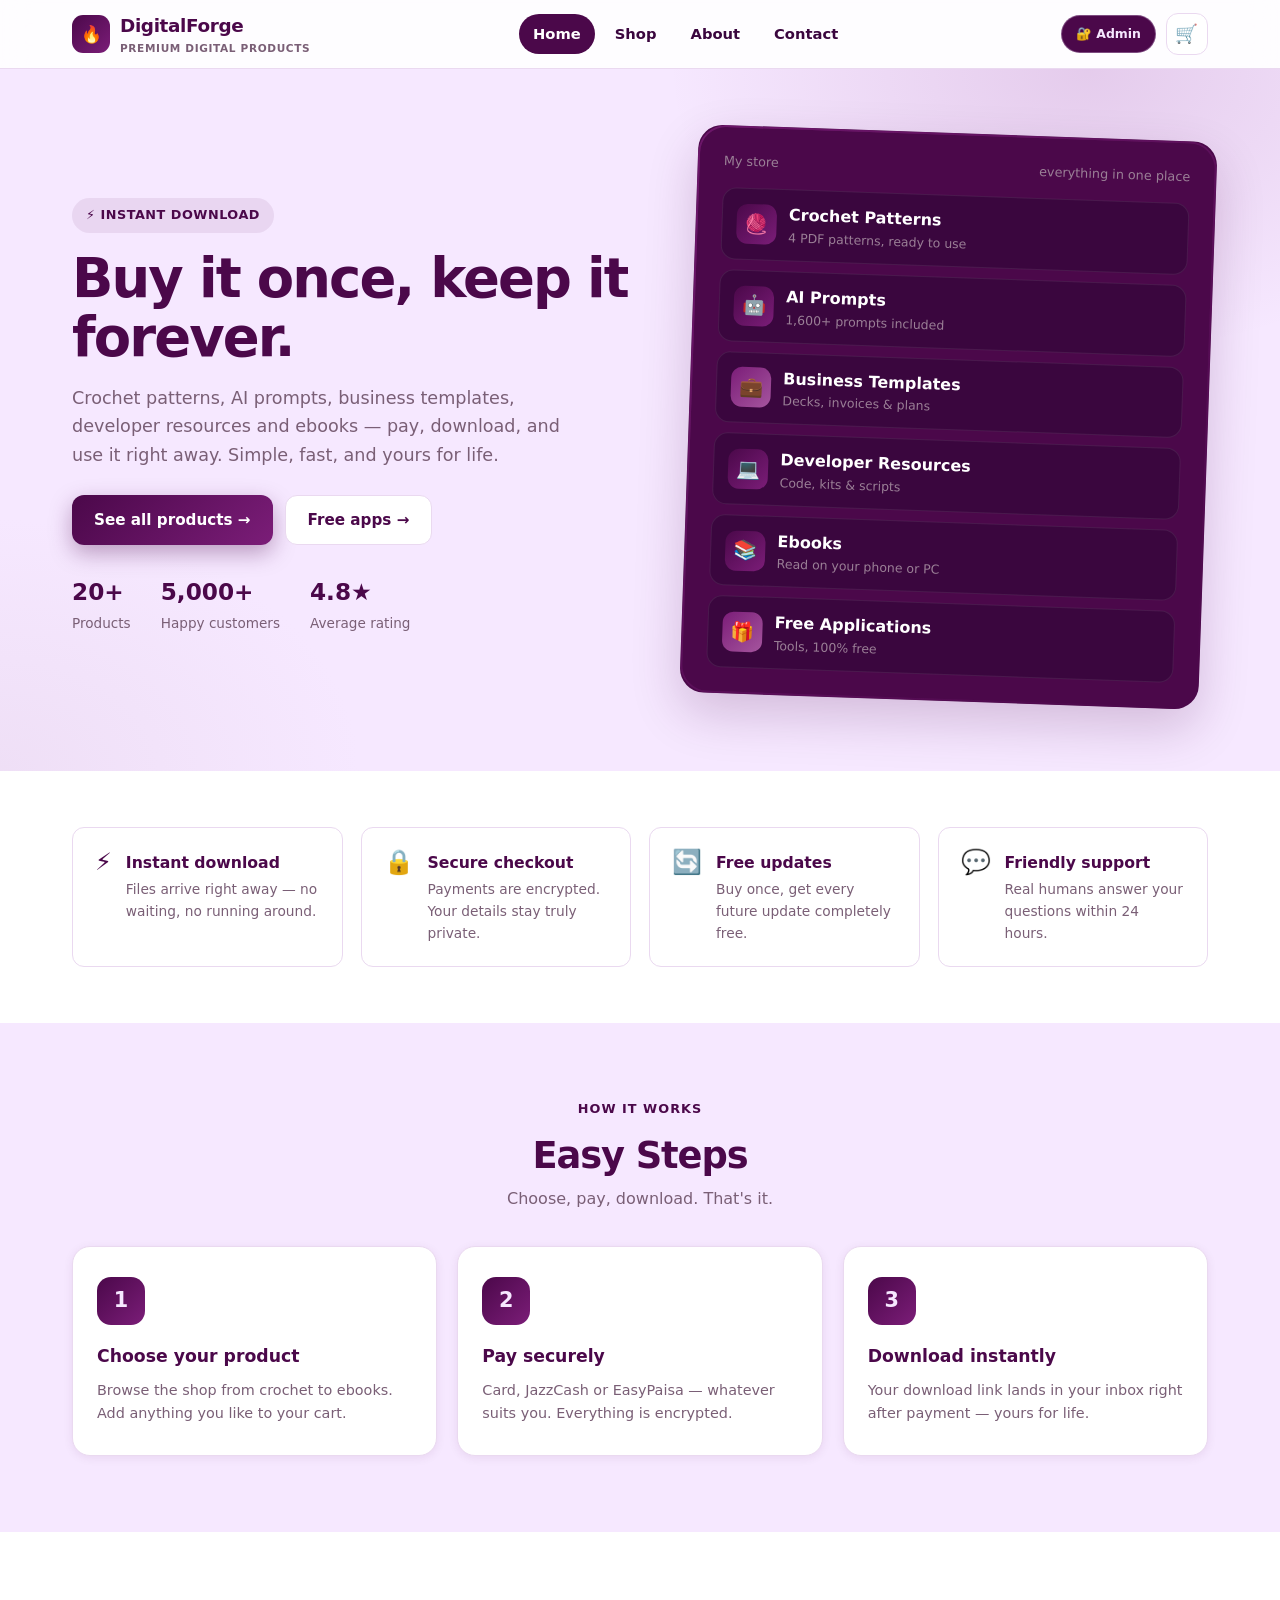
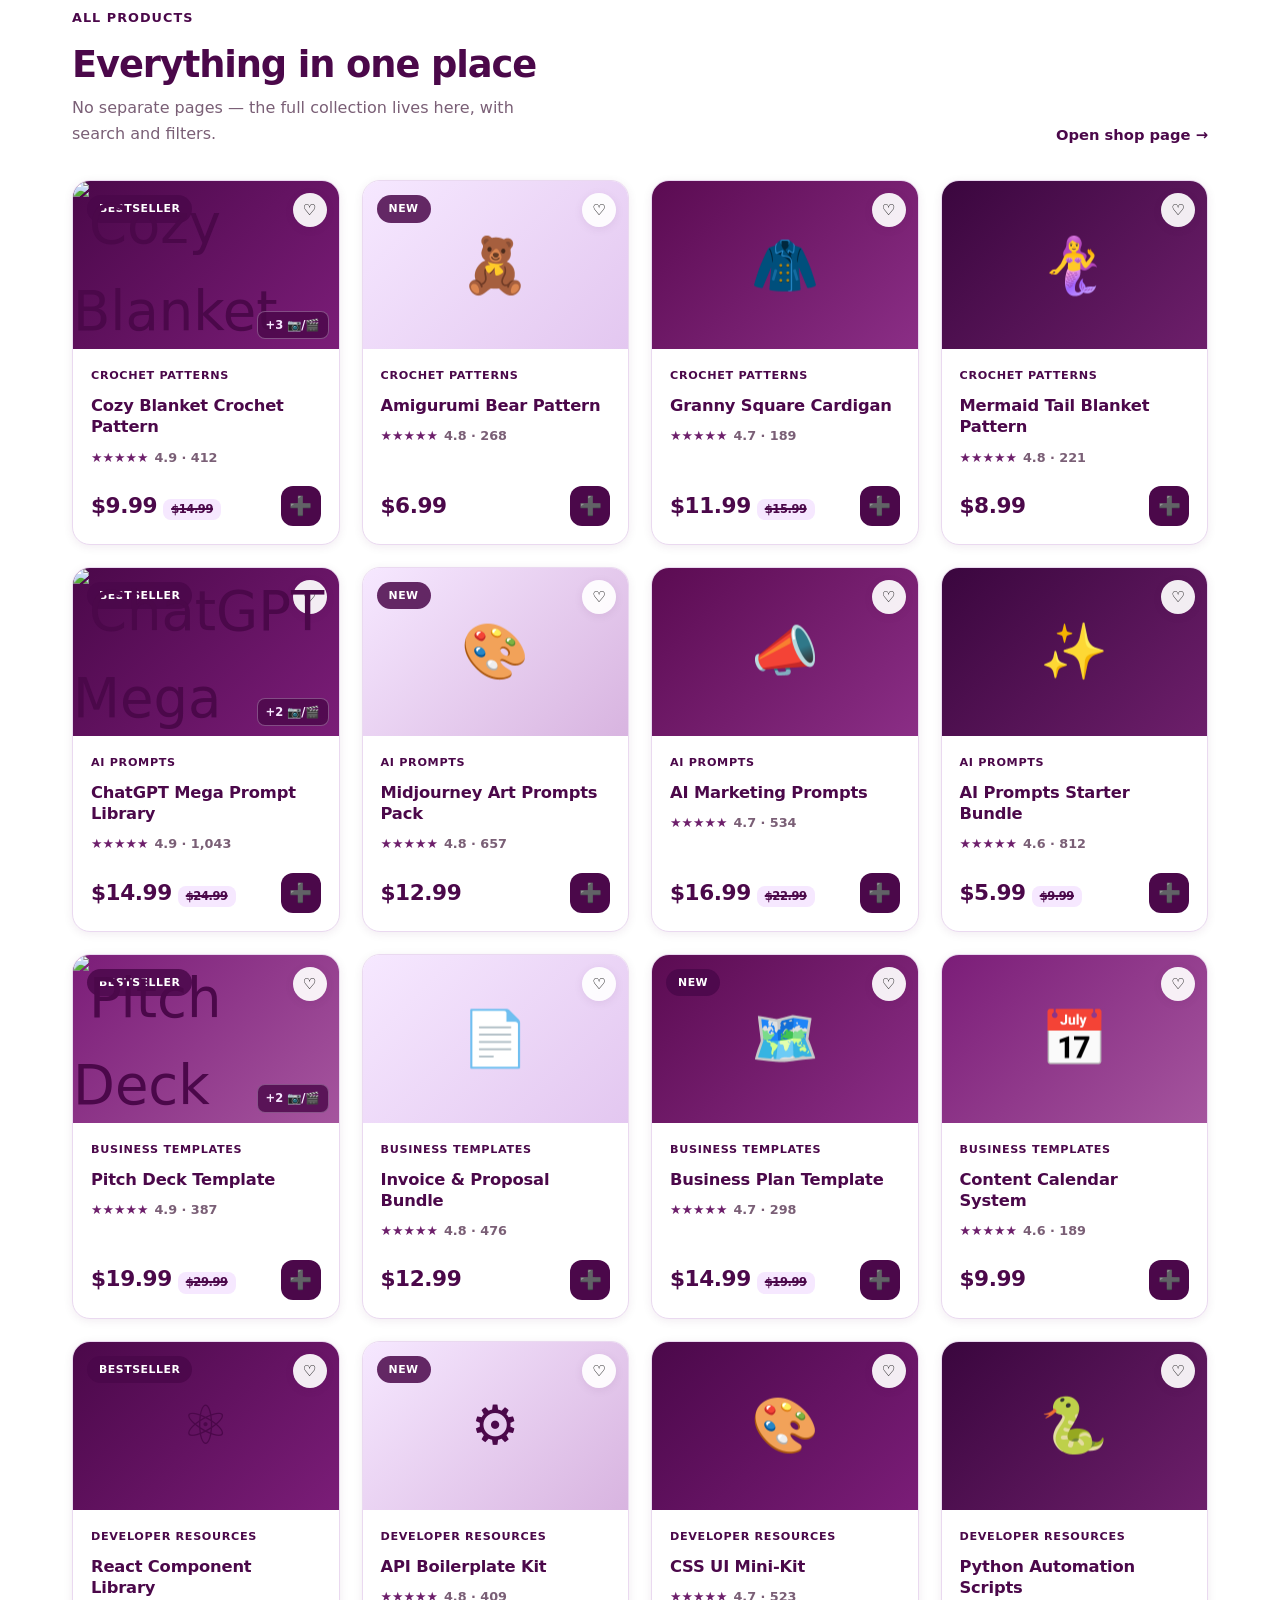
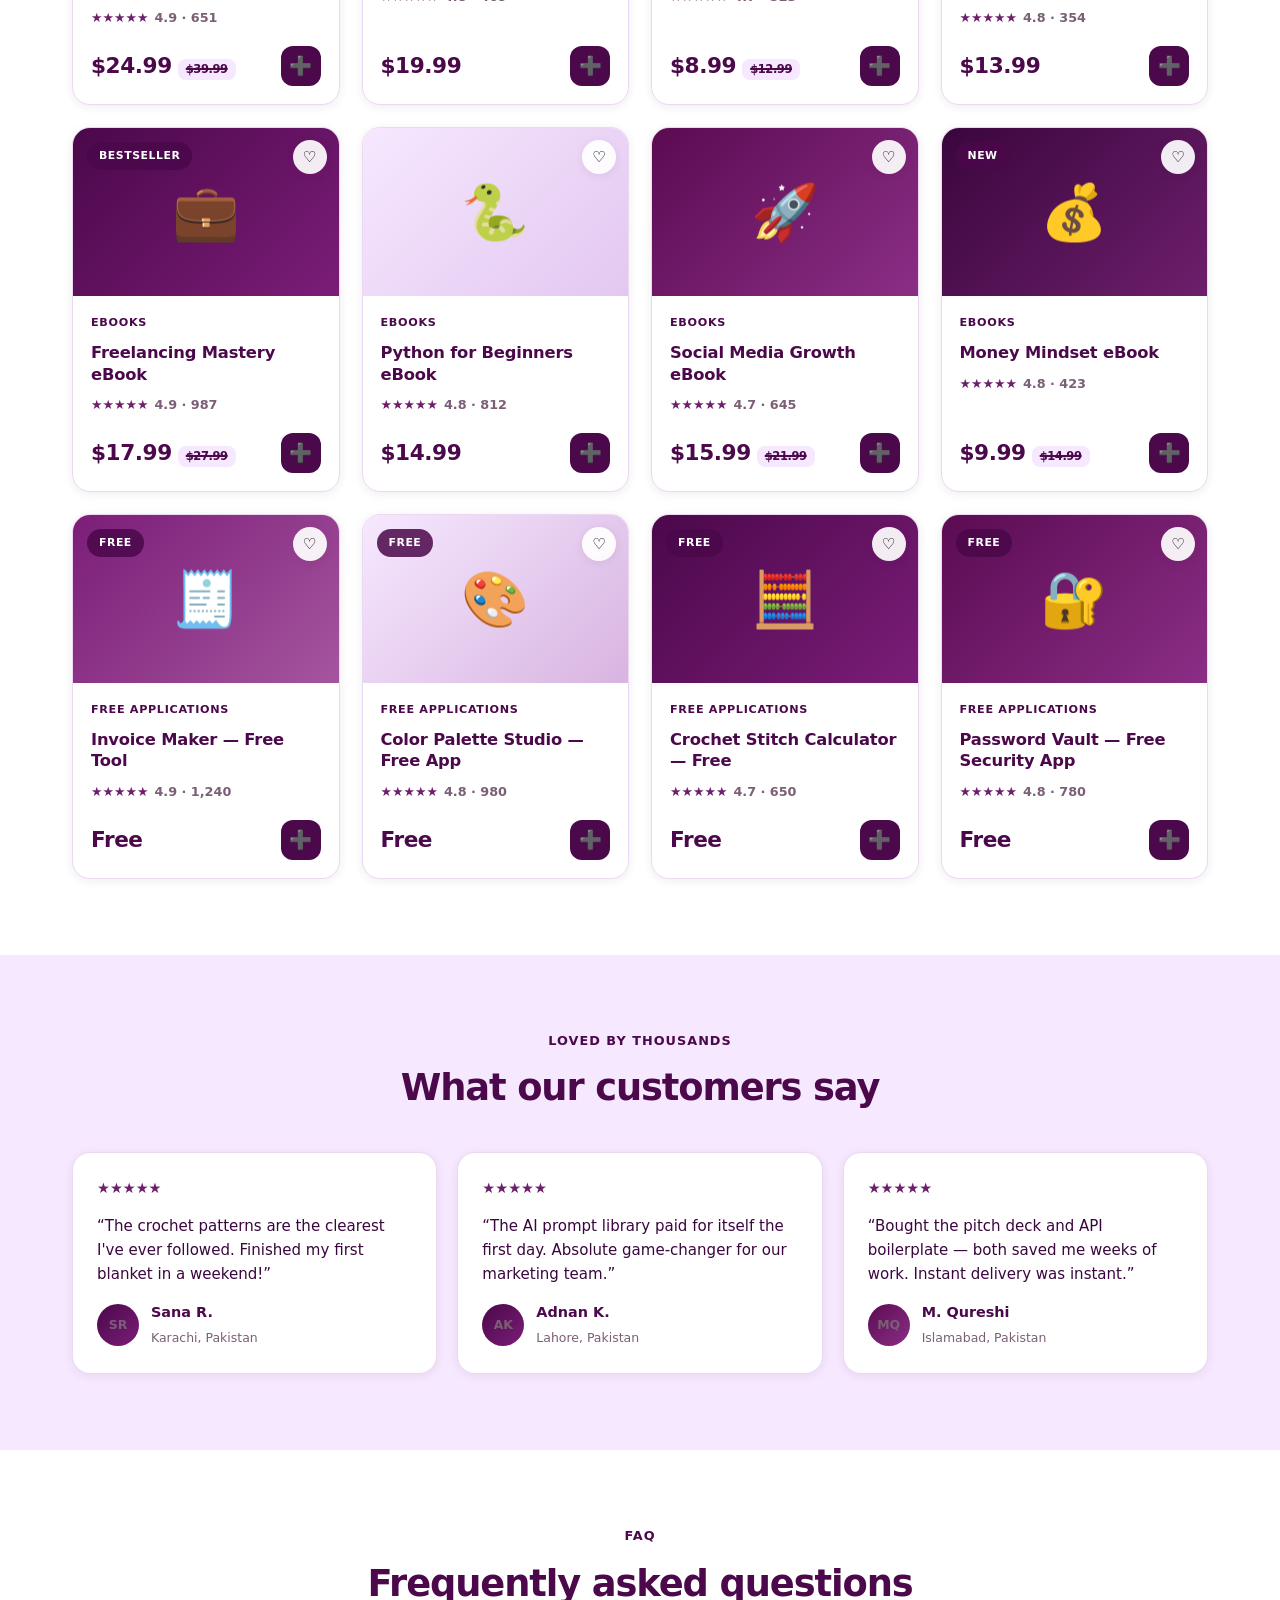
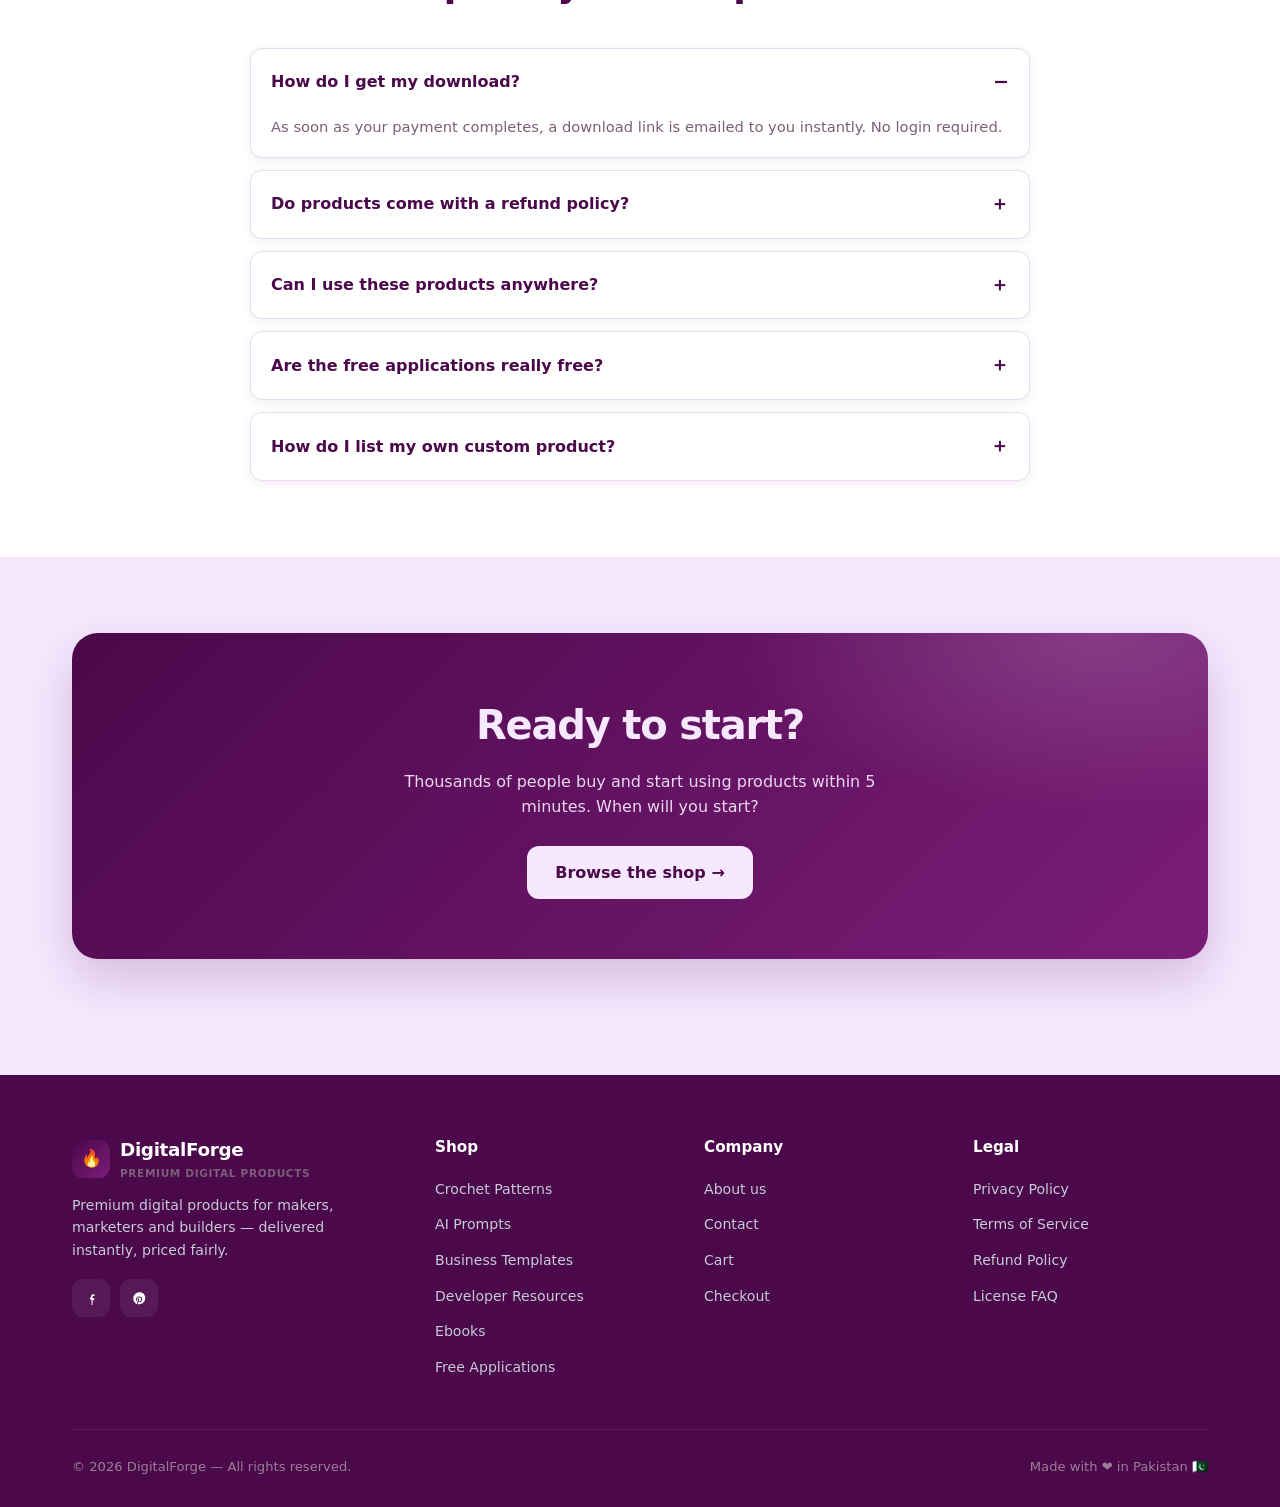
==== index.html @ d719dc24 "Polish: hero spacing, remove floating card, English fixes, icon-only socials, admin access + passwor" ====
<!DOCTYPE html>
<html lang="en">
<head>
  <meta charset="UTF-8" />
  <meta name="viewport" content="width=device-width, initial-scale=1.0" />
  <title>DigitalForge — Premium Digital Products</title>
  <meta name="description" content="Buy crochet patterns, AI prompts, business templates, developer resources and ebooks — instant download, secure checkout. Free apps included." />
  <link rel="stylesheet" href="css/style.css" />
  <link rel="icon" href="data:image/svg+xml,<svg xmlns='http://www.w3.org/2000/svg' viewBox='0 0 100 100'><text y='.9em' font-size='90'>🔥</text></svg>" />
</head>
<body data-page="home">

  <!-- NAV -->
  <header class="nav">
    <div class="container nav-inner">
      <a class="brand" href="index.html">
        <span class="brand-badge">🔥</span>
        <span>DigitalForge<small>Premium Digital Products</small></span>
      </a>
      <nav class="nav-links">
        <a href="index.html" class="active">Home</a>
        <a href="shop.html">Shop</a>
        <a href="about.html">About</a>
        <a href="contact.html">Contact</a>
      </nav>
      <div class="nav-actions">
        <a class="admin-chip" href="admin.html" target="_self">🔐 Admin</a>
        <a class="icon-btn" href="cart.html" aria-label="Cart">🛒<span class="cart-count">0</span></a>
        <button class="burger" aria-label="Menu"><span></span><span></span><span></span></button>
      </div>
    </div>
  </header>

  <!-- HERO -->
  <section class="hero">
    <div class="container hero-grid">
      <div>
        <span class="hero-kicker">⚡ Instant download</span>
        <h1>Buy it once, <span class="grad">keep it forever.</span></h1>
        <p>Crochet patterns, AI prompts, business templates, developer resources and ebooks — pay, download, and use it right away. Simple, fast, and yours for life.</p>
        <div class="hero-cta">
          <a href="shop.html" class="btn-primary">See all products →</a>
          <a href="shop.html?cat=free-apps" class="btn-ghost">Free apps →</a>
        </div>
        <div class="hero-stats">
          <div><strong>20+</strong><span>Products</span></div>
          <div><strong>5,000+</strong><span>Happy customers</span></div>
          <div><strong>4.8★</strong><span>Average rating</span></div>
        </div>
      </div>

      <div class="hero-visual">
        <div class="hero-art">
          <div class="hero-art-head"><span>My store</span><span>everything in one place</span></div>
          <div class="mini-cards">
            <div class="mini-card"><span class="ic" style="background:linear-gradient(135deg,#4B084A,#7B1D78)">🧶</span><div><strong>Crochet Patterns</strong><div style="font-size:0.78rem;color:var(--muted-2)">4 PDF patterns, ready to use</div></div></div>
            <div class="mini-card"><span class="ic" style="background:linear-gradient(135deg,#4B084A,#7B1D78)">🤖</span><div><strong>AI Prompts</strong><div style="font-size:0.78rem;color:var(--muted-2)">1,600+ prompts included</div></div></div>
            <div class="mini-card"><span class="ic" style="background:linear-gradient(135deg,#7B1D78,#A5559E)">💼</span><div><strong>Business Templates</strong><div style="font-size:0.78rem;color:var(--muted-2)">Decks, invoices & plans</div></div></div>
            <div class="mini-card"><span class="ic" style="background:linear-gradient(135deg,#4B084A,#7B1D78)">💻</span><div><strong>Developer Resources</strong><div style="font-size:0.78rem;color:var(--muted-2)">Code, kits & scripts</div></div></div>
            <div class="mini-card"><span class="ic" style="background:linear-gradient(135deg,#4B084A,#7B1D78)">📚</span><div><strong>Ebooks</strong><div style="font-size:0.78rem;color:var(--muted-2)">Read on your phone or PC</div></div></div>
            <div class="mini-card"><span class="ic" style="background:linear-gradient(135deg,#7B1D78,#A5559E)">🎁</span><div><strong>Free Applications</strong><div style="font-size:0.78rem;color:var(--muted-2)">Tools, 100% free</div></div></div>
          </div>
        </div>
      </div>
    </div>
  </section>

  <!-- TRUST / FEATURES -->
  <section class="alt" style="padding:56px 0">
    <div class="container">
      <div class="features">
        <div class="feature reveal"><span class="ic">⚡</span><div><h4>Instant download</h4><p>Files arrive right away — no waiting, no running around.</p></div></div>
        <div class="feature reveal"><span class="ic">🔒</span><div><h4>Secure checkout</h4><p>Payments are encrypted. Your details stay truly private.</p></div></div>
        <div class="feature reveal"><span class="ic">🔄</span><div><h4>Free updates</h4><p>Buy once, get every future update completely free.</p></div></div>
        <div class="feature reveal"><span class="ic">💬</span><div><h4>Friendly support</h4><p>Real humans answer your questions within 24 hours.</p></div></div>
      </div>
    </div>
  </section>

  <!-- HOW IT WORKS -->
  <section>
    <div class="container">
      <div class="section-head" style="justify-content:center;text-align:center">
        <div>
          <div class="section-kicker">How it works</div>
          <h2>Easy Steps</h2>
          <p style="max-width:440px;margin:0 auto">Choose, pay, download. That's it.</p>
        </div>
      </div>
      <div class="steps">
        <div class="step reveal">
          <div class="step-num">1</div>
          <h3>Choose your product</h3>
          <p>Browse the shop from crochet to ebooks. Add anything you like to your cart.</p>
        </div>
        <div class="step reveal">
          <div class="step-num">2</div>
          <h3>Pay securely</h3>
          <p>Card, JazzCash or EasyPaisa — whatever suits you. Everything is encrypted.</p>
        </div>
        <div class="step reveal">
          <div class="step-num">3</div>
          <h3>Download instantly</h3>
          <p>Your download link lands in your inbox right after payment — yours for life.</p>
        </div>
      </div>
    </div>
  </section>

  <!-- ALL PRODUCTS -->
  <section class="alt">
    <div class="container">
      <div class="section-head">
        <div>
          <div class="section-kicker">All products</div>
          <h2>Everything in one place</h2>
          <p>No separate pages — the full collection lives here, with search and filters.</p>
        </div>
        <a class="link-more" href="shop.html">Open shop page →</a>
      </div>
      <div class="grid" id="featured-grid"></div>
    </div>
  </section>

  <!-- TESTIMONIALS -->
  <section>
    <div class="container">
      <div class="section-head" style="justify-content:center;text-align:center">
        <div>
          <div class="section-kicker">Loved by thousands</div>
          <h2>What our customers say</h2>
        </div>
      </div>
      <div class="quotes">
        <div class="quote reveal"><div class="stars">★★★★★</div><p>“The crochet patterns are the clearest I've ever followed. Finished my first blanket in a weekend!”</p><div class="who"><span class="avatar" style="background:linear-gradient(135deg,#4B084A,#7B1D78)">SR</span><div><strong>Sana R.</strong><span>Karachi, Pakistan</span></div></div></div>
        <div class="quote reveal"><div class="stars">★★★★★</div><p>“The AI prompt library paid for itself the first day. Absolute game-changer for our marketing team.”</p><div class="who"><span class="avatar" style="background:linear-gradient(135deg,#4B084A,#7B1D78)">AK</span><div><strong>Adnan K.</strong><span>Lahore, Pakistan</span></div></div></div>
        <div class="quote reveal"><div class="stars">★★★★★</div><p>“Bought the pitch deck and API boilerplate — both saved me weeks of work. Instant delivery was instant.”</p><div class="who"><span class="avatar" style="background:linear-gradient(135deg,#5B0B52,#8B2E86)">MQ</span><div><strong>M. Qureshi</strong><span>Islamabad, Pakistan</span></div></div></div>
      </div>
    </div>
  </section>

  <!-- FAQ -->
  <section class="alt">
    <div class="container">
      <div class="section-head" style="justify-content:center;text-align:center">
        <div>
          <div class="section-kicker">FAQ</div>
          <h2>Frequently asked questions</h2>
        </div>
      </div>
      <div class="faq">
        <details open>
          <summary>How do I get my download?</summary>
          <p>As soon as your payment completes, a download link is emailed to you instantly. No login required.</p>
        </details>
        <details>
          <summary>Do products come with a refund policy?</summary>
          <p>As digital products, every purchase is covered by our refund policy — if anything is wrong, we replace or refund within 7 days.</p>
        </details>
        <details>
          <summary>Can I use these products anywhere?</summary>
          <p>Yes — personal use is unrestricted. Commercial and license terms are clearly written on each product page.</p>
        </details>
        <details>
          <summary>Are the free applications really free?</summary>
          <p>Yes, 100% free. No hidden charges, no watermarks, no sign-up. Just use them directly.</p>
        </details>
        <details>
          <summary>How do I list my own custom product?</summary>
          <p>If you're a seller, you can list it yourself from the admin panel — add, edit and delete everything.</p>
        </details>
      </div>
    </div>
  </section>

  <!-- FINAL CTA -->
  <section>
    <div class="container">
      <div class="cta-band reveal">
        <h2>Ready to start?</h2>
        <p>Thousands of people buy and start using products within 5 minutes. When will you start?</p>
        <a href="shop.html" class="btn-cta">Browse the shop →</a>
      </div>
    </div>
  </section>

  <!-- FOOTER -->
  <footer class="footer">
    <div class="container">
      <div class="footer-grid">
        <div>
          <a class="brand" href="index.html"><span class="brand-badge">🔥</span><span>DigitalForge<small>Premium Digital Products</small></span></a>
          <p class="about">Premium digital products for makers, marketers and builders — delivered instantly, priced fairly.</p>
          <div class="socials"><a href="https://facebook.com" aria-label="Facebook page" title="Facebook"><svg viewBox="0 0 24 24" width="17" height="17" fill="currentColor" aria-hidden="true"><path d="M13.5 21v-6.5h2.2l.42-2.8h-2.62V9.9c0-.81.26-1.4 1.48-1.4h1.22V5.96c-.21-.03-.94-.1-1.78-.1-1.77 0-2.98 1.08-2.98 3.06v1.78H9.9v2.8h2.14V21h1.46z"/></svg></a><a href="https://pinterest.com" aria-label="Pinterest" title="Pinterest"><svg viewBox="0 0 24 24" width="17" height="17" fill="currentColor" aria-hidden="true"><path d="M12 3.2c-4.86 0-8.8 3.94-8.8 8.8 0 3.73 2.32 6.92 5.62 8.18-.08-.7-.15-1.76.03-2.52l.79-3.35s-.2-.4-.2-1c0-.94.55-1.64 1.23-1.64.58 0 .86.43.86.95 0 .58-.37 1.45-.56 2.25-.16.68.34 1.23 1 1.23 1.2 0 2.13-1.27 2.13-3.1 0-1.62-1.16-2.75-2.83-2.75-1.93 0-3.06 1.44-3.06 2.94 0 .58.23 1.2.51 1.54.06.07.06.13.05.2l-.19.76c-.03.13-.1.16-.23.1-.85-.4-1.39-1.64-1.39-2.64 0-2.15 1.56-4.12 4.5-4.12 2.36 0 4.2 1.68 4.2 3.94 0 2.35-1.48 4.24-3.53 4.24-.69 0-1.34-.36-1.56-.78l-.43 1.62c-.16.6-.58 1.35-.86 1.8.65.2 1.33.31 2.05.31 4.86 0 8.8-3.94 8.8-8.8S16.86 3.2 12 3.2z"/></svg></a></div>
        </div>
        <div>
          <h4>Shop</h4>
          <ul>
            <li><a href="shop.html?cat=crochet">Crochet Patterns</a></li>
            <li><a href="shop.html?cat=ai-prompts">AI Prompts</a></li>
            <li><a href="shop.html?cat=business-templates">Business Templates</a></li>
            <li><a href="shop.html?cat=developer-resources">Developer Resources</a></li>
            <li><a href="shop.html?cat=ebooks">Ebooks</a></li>
            <li><a href="shop.html?cat=free-apps">Free Applications</a></li>
          </ul>
        </div>
        <div>
          <h4>Company</h4>
          <ul>
            <li><a href="about.html">About us</a></li>
            <li><a href="contact.html">Contact</a></li>
            <li><a href="cart.html">Cart</a></li>
            <li><a href="checkout.html">Checkout</a></li>
          </ul>
        </div>
        <div>
          <h4>Legal</h4>
          <ul>
            <li><a href="#">Privacy Policy</a></li>
            <li><a href="#">Terms of Service</a></li>
            <li><a href="#">Refund Policy</a></li>
            <li><a href="#">License FAQ</a></li>
          </ul>
        </div>
      </div>
      <div class="footer-bottom">
        <span>© <span id="year">2026</span> DigitalForge — All rights reserved.</span>
        <span>Made with ❤️ in Pakistan 🇵🇰</span>
      </div>
    </div>
  </footer>

  <script src="js/data.js"></script>
  <script src="js/main.js"></script>
</body>
</html>
---- css/style.css ----
:root {
  --ink: #4B084A;
  --ink-2: #3A063E;
  --ink-3: #6D1F6B;
  --paper: #ffffff;
  --bg: #F6E8FF;
  --muted: #7A5F76;
  --muted-2: #9A7F96;
  --line: #EAD9F0;
  --brand: #4B084A;
  --brand-2: #7B1D78;
  --coral: #4B084A;
  --violet: #4B084A;
  --gold: #6D1F6B;
  --teal: #4B084A;
  --blue: #4B084A;
  --green: #4B084A;
  --danger: #ef4444;
  --glass: rgba(246, 232, 255, 0.7);
  --shadow-sm: 0 2px 10px rgba(75, 8, 74, 0.08);
  --shadow-md: 0 10px 30px rgba(75, 8, 74, 0.14);
  --shadow-lg: 0 20px 50px rgba(75, 8, 74, 0.2);
  --radius: 18px;
  --radius-sm: 12px;
  --max: 1180px;
  --font: "Segoe UI", system-ui, -apple-system, "Inter", Roboto, Arial, sans-serif;
}

* {
  margin: 0;
  padding: 0;
  box-sizing: border-box;
}

html {
  scroll-behavior: smooth;
}

body {
  font-family: var(--font);
  color: var(--ink);
  background: var(--bg);
  line-height: 1.6;
  -webkit-font-smoothing: antialiased;
}

img {
  max-width: 100%;
  display: block;
}

a {
  color: inherit;
  text-decoration: none;
}

ul {
  list-style: none;
}

button {
  font-family: inherit;
  cursor: pointer;
  border: none;
  background: none;
}

input,
select,
textarea {
  font-family: inherit;
  font-size: 1rem;
}

.container {
  width: 100%;
  max-width: var(--max);
  margin: 0 auto;
  padding: 0 22px;
}

/* ---------- Navbar ---------- */
.nav {
  position: sticky;
  top: 0;
  z-index: 50;
  background: rgba(255, 255, 255, 0.88);
  backdrop-filter: blur(14px);
  border-bottom: 1px solid var(--line);
}

.nav-inner {
  display: flex;
  align-items: center;
  justify-content: space-between;
  height: 68px;
  gap: 20px;
}

.brand {
  display: flex;
  align-items: center;
  gap: 10px;
  font-weight: 800;
  font-size: 1.15rem;
  letter-spacing: -0.02em;
}

.brand-badge {
  display: grid;
  place-items: center;
  width: 38px;
  height: 38px;
  border-radius: 11px;
  background: linear-gradient(135deg, var(--brand), var(--brand-2));
  color: #fff;
  font-size: 1.05rem;
}

.brand small {
  display: block;
  font-weight: 600;
  font-size: 0.66rem;
  color: var(--muted);
  letter-spacing: 0.06em;
  text-transform: uppercase;
}

.nav-links {
  display: flex;
  align-items: center;
  gap: 6px;
}

.nav-links a {
  padding: 8px 14px;
  border-radius: 999px;
  font-weight: 600;
  font-size: 0.92rem;
  color: var(--ink-2);
  transition: background 0.2s, color 0.2s;
}

.nav-links a:hover,
.nav-links a.active {
  background: var(--ink);
  color: #fff;
}

.nav-actions {
  display: flex;
  align-items: center;
  gap: 10px;
}

.admin-chip {
  display: inline-flex;
  align-items: center;
  gap: 6px;
  padding: 8px 14px;
  border-radius: 999px;
  background: #4B084A;
  color: #F6E8FF;
  border: 1px solid rgba(246, 232, 255, 0.3);
  font-size: 0.78rem;
  font-weight: 800;
  white-space: nowrap;
  transition: transform 0.2s, box-shadow 0.2s;
}

.admin-chip:hover {
  transform: translateY(-1px);
  box-shadow: var(--shadow-sm);
}

.icon-btn {
  position: relative;
  display: grid;
  place-items: center;
  width: 42px;
  height: 42px;
  border-radius: 12px;
  background: var(--paper);
  border: 1px solid var(--line);
  font-size: 1.15rem;
  transition: transform 0.2s, box-shadow 0.2s;
}

.icon-btn:hover {
  transform: translateY(-1px);
  box-shadow: var(--shadow-sm);
}

.cart-count {
  position: absolute;
  top: -6px;
  right: -6px;
  display: grid;
  place-items: center;
  min-width: 19px;
  height: 19px;
  padding: 0 5px;
  border-radius: 999px;
  background: var(--coral);
  color: #fff;
  font-size: 0.68rem;
  font-weight: 800;
  opacity: 0;
  transform: scale(0.6);
  transition: transform 0.25s cubic-bezier(0.34, 1.56, 0.64, 1), opacity 0.2s;
}

.cart-count.show {
  opacity: 1;
  transform: scale(1);
}

.btn-primary {
  display: inline-flex;
  align-items: center;
  gap: 8px;
  padding: 12px 22px;
  border-radius: 12px;
  background: linear-gradient(135deg, var(--brand), var(--brand-2));
  color: #fff;
  font-weight: 700;
  font-size: 0.95rem;
  box-shadow: 0 8px 22px rgba(75, 8, 74, 0.35);
  transition: transform 0.2s, box-shadow 0.2s;
}

.btn-primary:hover {
  transform: translateY(-2px);
  box-shadow: 0 12px 28px rgba(75, 8, 74, 0.45);
}

.btn-dark {
  display: inline-flex;
  align-items: center;
  gap: 8px;
  padding: 12px 22px;
  border-radius: 12px;
  background: var(--ink);
  color: #fff;
  font-weight: 700;
  font-size: 0.95rem;
  transition: transform 0.2s, box-shadow 0.2s;
}

.btn-dark:hover {
  transform: translateY(-2px);
  box-shadow: var(--shadow-md);
}

.btn-ghost {
  display: inline-flex;
  align-items: center;
  gap: 8px;
  padding: 12px 22px;
  border-radius: 12px;
  background: var(--paper);
  color: var(--ink);
  border: 1.5px solid var(--line);
  font-weight: 700;
  font-size: 0.95rem;
  transition: transform 0.2s, border-color 0.2s;
}

.btn-ghost:hover {
  transform: translateY(-2px);
  border-color: var(--brand);
}

.btn-block {
  width: 100%;
  justify-content: center;
}

.btn-cart {
  background: var(--ink-2);
  box-shadow: 0 8px 22px rgba(75, 8, 74, 0.25);
}

/* ---------- Hamburger ---------- */
.burger {
  display: none;
  flex-direction: column;
  gap: 5px;
  padding: 10px;
}

.burger span {
  width: 22px;
  height: 2.5px;
  border-radius: 2px;
  background: var(--ink);
  transition: transform 0.3s, opacity 0.3s;
}

.burger.open span:nth-child(1) {
  transform: translateY(7.5px) rotate(45deg);
}

.burger.open span:nth-child(2) {
  opacity: 0;
}

.burger.open span:nth-child(3) {
  transform: translateY(-7.5px) rotate(-45deg);
}

/* ---------- Hero ---------- */
.hero {
  position: relative;
  overflow: hidden;
  padding: 64px 0 70px;
  background:
    radial-gradient(700px 480px at 85% 0%, rgba(123, 29, 120, 0.14), transparent 60%),
    radial-gradient(600px 420px at 0% 100%, rgba(234, 217, 240, 0.6), transparent 60%),
    var(--bg);
}

.hero-grid {
  display: grid;
  grid-template-columns: 1.05fr 0.95fr;
  gap: 44px;
  align-items: center;
}

.hero-kicker {
  display: inline-flex;
  align-items: center;
  gap: 8px;
  padding: 7px 14px;
  border-radius: 999px;
  background: rgba(75, 8, 74, 0.08);
  color: var(--brand);
  font-size: 0.8rem;
  font-weight: 700;
  letter-spacing: 0.04em;
  text-transform: uppercase;
  margin-bottom: 16px;
}

.hero h1 {
  font-size: clamp(2.1rem, 5vw, 3.4rem);
  line-height: 1.1;
  letter-spacing: -0.035em;
  font-weight: 900;
  margin-bottom: 16px;
}

.hero h1 .grad {
  background: linear-gradient(135deg, var(--brand), var(--coral));
  -webkit-background-clip: text;
  background-clip: text;
  color: transparent;
}

.hero p {
  font-size: 1.1rem;
  color: var(--muted);
  max-width: 520px;
  margin-bottom: 26px;
}

.hero-cta {
  display: flex;
  flex-wrap: wrap;
  gap: 12px;
  margin-bottom: 28px;
}

.hero-stats {
  display: flex;
  gap: 30px;
  flex-wrap: wrap;
}

.hero-stats div strong {
  font-size: 1.45rem;
  display: block;
  font-weight: 800;
}

.hero-stats div span {
  color: var(--muted);
  font-size: 0.85rem;
  font-weight: 500;
}

.hero-visual {
  position: relative;
}

.hero-art {
  position: relative;
  border-radius: 24px;
  padding: 26px;
  background: var(--ink);
  color: #fff;
  transform: rotate(2deg);
  box-shadow: var(--shadow-lg);
}

.hero-art::before {
  content: "";
  position: absolute;
  inset: 0;
  border-radius: 28px;
  padding: 2px;
  background: linear-gradient(135deg, rgba(123, 29, 120, 0.7), rgba(75, 8, 74, 0.7));
  -webkit-mask: linear-gradient(#fff 0 0) content-box, linear-gradient(#fff 0 0);
  -webkit-mask-composite: xor;
  mask-composite: exclude;
  pointer-events: none;
}

.hero-art-head {
  display: flex;
  justify-content: space-between;
  margin-bottom: 16px;
  font-size: 0.8rem;
  color: var(--muted-2);
}

.mini-cards {
  display: grid;
  gap: 10px;
}

.mini-card {
  display: flex;
  align-items: center;
  gap: 12px;
  padding: 12px 14px;
  border-radius: 14px;
  background: var(--ink-2);
  border: 1px solid rgba(255, 255, 255, 0.08);
}

.mini-card .ic {
  display: grid;
  place-items: center;
  width: 40px;
  height: 40px;
  border-radius: 11px;
  font-size: 1.2rem;
  flex-shrink: 0;
}

/* ---------- How it works ---------- */
.steps {
  display: grid;
  grid-template-columns: repeat(3, 1fr);
  gap: 20px;
}

.step {
  position: relative;
  padding: 30px 24px;
  border-radius: var(--radius);
  background: var(--paper);
  border: 1px solid var(--line);
  box-shadow: var(--shadow-sm);
}

.step-num {
  display: grid;
  place-items: center;
  width: 48px;
  height: 48px;
  border-radius: 14px;
  background: linear-gradient(135deg, #4B084A, #7B1D78);
  color: #F6E8FF;
  font-weight: 800;
  font-size: 1.3rem;
  margin-bottom: 18px;
}

.step h3 {
  font-weight: 900;
  font-size: 1.08rem;
  margin-bottom: 8px;
}

.step p {
  font-size: 0.9rem;
  color: var(--muted);
}

/* ---------- FAQ ---------- */
.faq {
  max-width: 780px;
  margin: 0 auto;
  display: grid;
  gap: 12px;
}

.faq details {
  background: var(--paper);
  border: 1px solid var(--line);
  border-radius: var(--radius-sm);
  overflow: hidden;
  box-shadow: var(--shadow-sm);
}

.faq summary {
  display: flex;
  align-items: center;
  justify-content: space-between;
  gap: 12px;
  padding: 18px 20px;
  font-weight: 800;
  cursor: pointer;
  list-style: none;
}

.faq summary::-webkit-details-marker {
  display: none;
}

.faq summary::after {
  content: "＋";
  font-weight: 800;
  color: var(--brand);
  font-size: 1.2rem;
  transition: transform 0.25s;
}

.faq details[open] summary::after {
  content: "−";
}

.faq details p {
  padding: 0 20px 18px;
  font-size: 0.92rem;
  color: var(--muted);
}

/* ---------- Final CTA ---------- */
.cta-band {
  border-radius: 26px;
  padding: 60px 44px;
  text-align: center;
  color: #F6E8FF;
  background:
    radial-gradient(600px 300px at 90% 0%, rgba(246, 232, 255, 0.18), transparent 60%),
    linear-gradient(135deg, #4B084A, #7B1D78);
  box-shadow: var(--shadow-lg);
}

.cta-band h2 {
  font-size: clamp(1.7rem, 3.6vw, 2.5rem);
  font-weight: 900;
  letter-spacing: -0.03em;
  margin-bottom: 12px;
}

.cta-band p {
  opacity: 0.92;
  max-width: 480px;
  margin: 0 auto 26px;
}

.cta-band .btn-cta {
  display: inline-flex;
  align-items: center;
  gap: 8px;
  padding: 14px 28px;
  border-radius: 12px;
  background: #F6E8FF;
  color: #4B084A;
  font-weight: 800;
  font-size: 1rem;
  transition: transform 0.2s, box-shadow 0.2s;
}

.cta-band .btn-cta:hover {
  transform: translateY(-2px);
  box-shadow: 0 12px 26px rgba(0, 0, 0, 0.25);
}

/* ---------- Card images (product gallery preview) ---------- */
.card-top img {
  position: absolute;
  inset: 0;
  width: 100%;
  height: 100%;
  object-fit: cover;
}

.card-top .media-count {
  position: absolute;
  bottom: 10px;
  right: 10px;
  display: inline-grid;
  place-items: center;
  min-width: 34px;
  padding: 4px 8px;
  border-radius: 8px;
  background: rgba(75, 8, 74, 0.82);
  border: 1px solid rgba(246, 232, 255, 0.3);
  color: #F6E8FF;
  font-size: 0.72rem;
  font-weight: 800;
}

/* ---------- Product detail gallery ---------- */
.gallery {
  display: grid;
  gap: 12px;
}

.gallery-main {
  position: relative;
  aspect-ratio: 4 / 3;
  border-radius: 18px;
  overflow: hidden;
  border: 1px solid var(--line);
  background: var(--paper);
  box-shadow: var(--shadow-sm);
}

.gallery-main img {
  width: 100%;
  height: 100%;
  object-fit: cover;
  display: block;
}

.gallery-main .g-ph {
  position: absolute;
  inset: 0;
  display: grid;
  place-items: center;
  font-size: 5rem;
}

.gallery-main img + .g-ph {
  display: none;
}

.thumbs {
  display: grid;
  grid-template-columns: repeat(5, 1fr);
  gap: 10px;
}

.thumbs button {
  position: relative;
  aspect-ratio: 1 / 1;
  border-radius: 12px;
  overflow: hidden;
  border: 2px solid var(--line);
  background: var(--paper);
  padding: 0;
  cursor: pointer;
  transition: border-color 0.2s, transform 0.2s;
}

.thumbs button img {
  width: 100%;
  height: 100%;
  object-fit: cover;
  display: block;
}

.thumbs button .t-ic {
  position: absolute;
  inset: 0;
  display: grid;
  place-items: center;
  font-size: 1.7rem;
}

.thumbs button.active {
  border-color: #4B084A;
  transform: translateY(-2px);
}

.thumbs button .t-vid {
  position: absolute;
  bottom: 5px;
  right: 5px;
  width: 20px;
  height: 20px;
  display: grid;
  place-items: center;
  border-radius: 50%;
  background: rgba(75, 8, 74, 0.85);
  color: #F6E8FF;
  font-size: 0.6rem;
}

.vid-box {
  position: relative;
  border-radius: 18px;
  overflow: hidden;
  border: 1px solid var(--line);
  background: var(--paper);
}

.vid-box iframe,
.vid-box video {
  display: block;
  width: 100%;
  aspect-ratio: 16 / 9;
  border: 0;
  background: #000;
}

/* ---------- Admin media inputs ---------- */
.imgs-box {
  display: grid;
  gap: 10px;
  margin-top: 10px;
}

.imgs-row {
  display: grid;
  grid-template-columns: 1fr auto;
  gap: 10px;
  align-items: center;
}

.imgs-row input {
  flex: 1;
}

.imgs-row button {
  width: 40px;
  height: 40px;
  border-radius: 10px;
  border: 1.5px solid var(--line);
  background: var(--paper);
  cursor: pointer;
  font-size: 1rem;
  color: var(--danger);
  font-weight: 800;
}

.media-hint {
  display: flex;
  align-items: center;
  gap: 6px;
  font-size: 0.78rem;
  color: var(--muted);
  margin-top: 6px;
}

/* ---------- Section shell ---------- */
section {
  padding: 76px 0;
}

.section-head {
  display: flex;
  align-items: flex-end;
  justify-content: space-between;
  gap: 20px;
  margin-bottom: 34px;
}

.section-kicker {
  color: var(--brand);
  font-weight: 800;
  font-size: 0.8rem;
  text-transform: uppercase;
  letter-spacing: 0.08em;
  margin-bottom: 8px;
}

.section-head h2 {
  font-size: clamp(1.6rem, 3.4vw, 2.3rem);
  letter-spacing: -0.03em;
  font-weight: 900;
}

.section-head p {
  color: var(--muted);
  max-width: 460px;
}

.link-more {
  font-weight: 700;
  color: var(--brand);
  font-size: 0.92rem;
  white-space: nowrap;
}

.link-more:hover {
  text-decoration: underline;
}

.alt {
  background: #ffffff;
}

.cats {
  display: grid;
  grid-template-columns: repeat(auto-fit, minmax(170px, 1fr));
  gap: 16px;
}

.cat-card {
  position: relative;
  display: flex;
  flex-direction: column;
  align-items: flex-start;
  gap: 14px;
  padding: 22px;
  border-radius: var(--radius);
  background: var(--paper);
  border: 1px solid var(--line);
  box-shadow: var(--shadow-sm);
  overflow: hidden;
  transition: transform 0.25s, box-shadow 0.25s;
}

.cat-card:hover {
  transform: translateY(-5px);
  box-shadow: var(--shadow-md);
}

.cat-card .cat-ic {
  display: grid;
  place-items: center;
  width: 54px;
  height: 54px;
  border-radius: 15px;
  font-size: 1.55rem;
  background: color-mix(in srgb, var(--glow) 14%, white);
  color: var(--glow);
}

.cat-card h3 {
  font-size: 1.02rem;
  font-weight: 800;
  letter-spacing: -0.01em;
}

.cat-card span {
  font-size: 0.8rem;
  color: var(--muted);
  font-weight: 600;
}

.cat-card::after {
  content: attr(data-count);
  position: absolute;
  top: 18px;
  right: 18px;
  font-size: 0.95rem;
  font-weight: 800;
  color: color-mix(in srgb, var(--glow) 35%, transparent);
}

/* ---------- Product grid ---------- */
.grid {
  display: grid;
  grid-template-columns: repeat(auto-fill, minmax(250px, 1fr));
  gap: 22px;
}

.card {
  display: flex;
  flex-direction: column;
  border-radius: var(--radius);
  background: var(--paper);
  border: 1px solid var(--line);
  box-shadow: var(--shadow-sm);
  overflow: hidden;
  transition: transform 0.25s, box-shadow 0.25s;
  height: 100%;
}

.card:hover {
  transform: translateY(-5px);
  box-shadow: var(--shadow-md);
}

.card-top {
  position: relative;
  height: 168px;
  display: grid;
  place-items: center;
  font-size: 3.4rem;
  overflow: hidden;
}

.card-top::before {
  content: "";
  position: absolute;
  inset: 0;
  background-size: cover;
}

.card-badge {
  position: absolute;
  top: 14px;
  left: 14px;
  padding: 5px 12px;
  border-radius: 999px;
  background: rgba(75, 8, 74, 0.85);
  color: #fff;
  font-size: 0.68rem;
  font-weight: 800;
  letter-spacing: 0.05em;
  text-transform: uppercase;
}

.card-fav {
  position: absolute;
  top: 12px;
  right: 12px;
  display: grid;
  place-items: center;
  width: 34px;
  height: 34px;
  border-radius: 50%;
  background: rgba(255, 255, 255, 0.92);
  font-size: 0.95rem;
  box-shadow: var(--shadow-sm);
  transition: transform 0.2s;
}

.card-fav:hover {
  transform: scale(1.12);
}

.card-body {
  display: flex;
  flex-direction: column;
  gap: 10px;
  padding: 18px;
  flex: 1;
}

.card-cat {
  font-size: 0.7rem;
  font-weight: 700;
  letter-spacing: 0.06em;
  text-transform: uppercase;
  color: var(--brand);
}

.card h3 {
  font-size: 1.02rem;
  font-weight: 800;
  letter-spacing: -0.01em;
  line-height: 1.3;
}

.card h3 a:hover {
  color: var(--brand);
}

.stars {
  display: flex;
  align-items: center;
  gap: 6px;
  font-size: 0.8rem;
  color: var(--gold);
  font-weight: 700;
}

.stars span {
  color: var(--muted);
  font-weight: 600;
}

.card-foot {
  display: flex;
  align-items: center;
  justify-content: space-between;
  gap: 10px;
  margin-top: auto;
  padding-top: 8px;
}

.price {
  font-size: 1.35rem;
  font-weight: 900;
  letter-spacing: -0.02em;
}

.price small {
  font-size: 0.78rem;
  color: var(--muted);
  font-weight: 600;
  margin-left: 6px;
}

.price .old {
  display: inline-block;
  margin-left: 6px;
  padding: 2px 8px;
  border-radius: 8px;
  font-size: 0.72rem;
  line-height: 1.5;
  color: #4B084A;
  background: #F6E8FF;
  text-decoration: line-through;
  text-decoration-thickness: 1.5px;
  font-weight: 700;
}

.quick-add {
  display: grid;
  place-items: center;
  width: 40px;
  height: 40px;
  border-radius: 12px;
  background: var(--ink);
  color: #fff;
  font-size: 1.15rem;
  transition: transform 0.2s, background 0.2s;
}

.quick-add:hover {
  transform: scale(1.08);
  background: var(--brand);
}

/* ---------- Trust / features strip ---------- */
.features {
  display: grid;
  grid-template-columns: repeat(4, 1fr);
  gap: 18px;
}

.feature {
  display: flex;
  gap: 14px;
  align-items: flex-start;
  padding: 22px;
  border-radius: var(--radius-sm);
  background: var(--paper);
  border: 1px solid var(--line);
}

.feature .ic {
  font-size: 1.5rem;
  line-height: 1;
}

.feature h4 {
  font-size: 0.98rem;
  font-weight: 800;
  margin-bottom: 3px;
}

.feature p {
  font-size: 0.86rem;
  color: var(--muted);
}

/* ---------- Testimonials ---------- */
.quotes {
  display: grid;
  grid-template-columns: repeat(3, 1fr);
  gap: 20px;
}

.quote {
  display: flex;
  flex-direction: column;
  gap: 14px;
  padding: 24px;
  border-radius: var(--radius);
  background: var(--paper);
  border: 1px solid var(--line);
  box-shadow: var(--shadow-sm);
}

.quote .stars {
  font-size: 0.9rem;
}

.quote p {
  font-size: 0.94rem;
  color: var(--ink-2);
  flex: 1;
}

.quote .who {
  display: flex;
  align-items: center;
  gap: 12px;
}

.avatar {
  display: grid;
  place-items: center;
  width: 42px;
  height: 42px;
  border-radius: 50%;
  font-weight: 800;
  color: #fff;
  font-size: 0.95rem;
}

.quote .who strong {
  font-size: 0.9rem;
  display: block;
}

.quote .who span {
  font-size: 0.78rem;
  color: var(--muted);
}

/* ---------- Newsletter ---------- */
.news {
  border-radius: 26px;
  padding: 54px 44px;
  background:
    radial-gradient(600px 300px at 90% 0%, rgba(255, 255, 255, 0.18), transparent 60%),
    linear-gradient(135deg, var(--brand), var(--brand-2));
  color: #fff;
  position: relative;
  overflow: hidden;
}

.news h2 {
  font-size: clamp(1.6rem, 3vw, 2.2rem);
  letter-spacing: -0.03em;
  margin-bottom: 10px;
}

.news p {
  opacity: 0.9;
  max-width: 440px;
  margin-bottom: 26px;
}

.news-form {
  display: flex;
  gap: 10px;
  max-width: 460px;
  flex-wrap: wrap;
}

.news-form input {
  flex: 1;
  min-width: 220px;
  padding: 14px 18px;
  border-radius: 12px;
  border: none;
  outline: none;
  font-size: 0.95rem;
}

.news-form .btn-dark {
  background: var(--ink);
  color: #fff;
}

.news-note {
  margin-top: 14px;
  font-size: 0.8rem;
  opacity: 0.75;
}

/* ---------- Page header (internal pages) ---------- */
.page-hero {
  padding: 56px 0 34px;
  text-align: center;
  background:
    radial-gradient(500px 320px at 50% -10%, rgba(123, 29, 120, 0.16), transparent 60%),
    var(--bg);
}

.page-hero h1 {
  font-size: clamp(1.9rem, 4vw, 2.8rem);
  font-weight: 900;
  letter-spacing: -0.03em;
  margin-bottom: 10px;
}

.page-hero p {
  color: var(--muted);
  max-width: 560px;
  margin: 0 auto;
}

/* ---------- Toolbar (shop filters) ---------- */
.toolbar {
  display: flex;
  align-items: center;
  justify-content: space-between;
  gap: 16px;
  flex-wrap: wrap;
  margin-bottom: 30px;
}

.search-box {
  position: relative;
  flex: 1;
  min-width: 240px;
  max-width: 360px;
}

.search-box input {
  width: 100%;
  padding: 13px 16px 13px 44px;
  border-radius: 12px;
  border: 1.5px solid var(--line);
  outline: none;
  transition: border-color 0.2s, box-shadow 0.2s;
}

.search-box input:focus {
  border-color: var(--brand);
  box-shadow: 0 0 0 4px rgba(75, 8, 74, 0.12);
}

.search-box .s-ic {
  position: absolute;
  left: 15px;
  top: 50%;
  transform: translateY(-50%);
  color: var(--muted);
}

.chips {
  display: flex;
  gap: 8px;
  flex-wrap: wrap;
}

.chip {
  padding: 9px 16px;
  border-radius: 999px;
  border: 1.5px solid var(--line);
  font-weight: 700;
  font-size: 0.85rem;
  color: var(--ink-2);
  transition: all 0.2s;
}

.chip:hover {
  border-color: var(--brand);
  color: var(--brand);
}

.chip.active {
  background: var(--ink);
  border-color: var(--ink);
  color: #fff;
}

.sort {
  padding: 10px 14px;
  border-radius: 12px;
  border: 1.5px solid var(--line);
  outline: none;
  background: var(--paper);
  font-weight: 600;
  font-size: 0.88rem;
}

/* ---------- Product detail ---------- */
.detail {
  padding: 60px 0 80px;
}

.detail-grid {
  display: grid;
  grid-template-columns: 0.95fr 1.05fr;
  gap: 46px;
  align-items: start;
}

.detail-art {
  position: sticky;
  top: 96px;
  display: grid;
  place-items: center;
  height: 420px;
  border-radius: 26px;
  font-size: 6.5rem;
  box-shadow: var(--shadow-md);
  overflow: hidden;
}

.detail-art::before {
  content: "";
  position: absolute;
  inset: 0;
  background-image: radial-gradient(rgba(255, 255, 255, 0.28) 1.5px, transparent 1.5px);
  background-size: 22px 22px;
}

.detail-art .big {
  position: relative;
}

.breadcrumb {
  font-size: 0.85rem;
  color: var(--muted);
  margin-bottom: 16px;
  font-weight: 600;
}

.breadcrumb a:hover {
  color: var(--brand);
}

.detail h1 {
  font-size: clamp(1.7rem, 3.4vw, 2.4rem);
  letter-spacing: -0.03em;
  font-weight: 900;
  margin-bottom: 8px;
}

.detail .tagline {
  color: var(--muted);
  font-size: 1.05rem;
  margin-bottom: 14px;
}

.detail .meta {
  display: flex;
  align-items: center;
  gap: 14px;
  flex-wrap: wrap;
  margin-bottom: 20px;
  font-size: 0.88rem;
}

.detail .meta .dot {
  width: 4px;
  height: 4px;
  border-radius: 50%;
  background: var(--muted);
}

.detail .desc {
  color: var(--ink-2);
  margin-bottom: 22px;
}

.detail .feat-title {
  font-weight: 800;
  font-size: 1rem;
  margin-bottom: 12px;
}

.detail .feats {
  display: grid;
  gap: 10px;
  margin-bottom: 26px;
}

.detail .feats li {
  display: flex;
  gap: 10px;
  align-items: flex-start;
  font-size: 0.95rem;
  color: var(--ink-2);
}

.detail .feats li::before {
  content: "✓";
  display: grid;
  place-items: center;
  width: 20px;
  height: 20px;
  border-radius: 50%;
  background: rgba(34, 197, 94, 0.14);
  color: var(--green);
  font-size: 0.75rem;
  font-weight: 800;
  flex-shrink: 0;
  margin-top: 2px;
}

.buy-box {
  padding: 22px;
  border-radius: var(--radius);
  background: var(--paper);
  border: 1px solid var(--line);
  box-shadow: var(--shadow-sm);
}

.buy-row {
  display: flex;
  align-items: center;
  justify-content: space-between;
  gap: 12px;
  margin-bottom: 16px;
}

.buy-row .price {
  font-size: 1.7rem;
}

.buy-note {
  display: flex;
  align-items: center;
  gap: 8px;
  font-size: 0.82rem;
  color: var(--muted);
  margin-top: 12px;
}

.format-chip {
  display: inline-flex;
  align-items: center;
  gap: 6px;
  padding: 8px 13px;
  border-radius: 999px;
  background: rgba(75, 8, 74, 0.1);
  color: var(--teal);
  font-weight: 700;
  font-size: 0.78rem;
  margin-bottom: 18px;
}

.spec-row {
  display: flex;
  justify-content: space-between;
  gap: 10px;
  padding: 13px 0;
  border-bottom: 1px dashed var(--line);
  font-size: 0.88rem;
}

.spec-row:last-child {
  border-bottom: none;
}

.spec-row span:first-child {
  color: var(--muted);
  font-weight: 600;
}

.spec-row span:last-child {
  font-weight: 700;
}

/* ---------- Cart ---------- */
.cart-layout {
  display: grid;
  grid-template-columns: 1.6fr 0.9fr;
  gap: 34px;
  align-items: start;
}

.cart-items {
  display: grid;
  gap: 14px;
}

.cart-item {
  display: grid;
  grid-template-columns: 84px 1fr auto;
  gap: 18px;
  align-items: center;
  padding: 16px;
  border-radius: var(--radius);
  background: var(--paper);
  border: 1px solid var(--line);
  box-shadow: var(--shadow-sm);
}

.cart-thumb {
  display: grid;
  place-items: center;
  width: 84px;
  height: 84px;
  border-radius: 14px;
  font-size: 2rem;
}

.cart-item h4 {
  font-weight: 800;
  font-size: 0.98rem;
  margin-bottom: 4px;
}

.cart-item .cat {
  font-size: 0.74rem;
  color: var(--muted);
  font-weight: 600;
  text-transform: uppercase;
  letter-spacing: 0.05em;
}

.cart-item .qty {
  display: inline-flex;
  align-items: center;
  gap: 12px;
  margin-top: 10px;
  border: 1.5px solid var(--line);
  border-radius: 10px;
  padding: 5px 10px;
}

.cart-item .qty button {
  font-weight: 800;
  color: var(--ink);
  font-size: 1rem;
  line-height: 1;
}

.cart-item .qty span {
  font-weight: 800;
  min-width: 18px;
  text-align: center;
}

.cart-item .price {
  font-size: 1.05rem;
}

.remove {
  display: grid;
  place-items: center;
  width: 34px;
  height: 34px;
  border-radius: 10px;
  background: rgba(239, 68, 68, 0.08);
  color: var(--danger);
  font-size: 0.95rem;
}

.remove:hover {
  background: var(--danger);
  color: #fff;
}

.summary {
  position: sticky;
  top: 96px;
  padding: 24px;
  border-radius: var(--radius);
  background: var(--paper);
  border: 1px solid var(--line);
  box-shadow: var(--shadow-sm);
}

.summary h3 {
  font-size: 1.15rem;
  font-weight: 900;
  margin-bottom: 18px;
}

.summary .line {
  display: flex;
  justify-content: space-between;
  font-size: 0.92rem;
  margin-bottom: 12px;
  color: var(--ink-2);
}

.summary .line.total {
  font-size: 1.2rem;
  font-weight: 900;
  color: var(--ink);
  border-top: 1.5px dashed var(--line);
  padding-top: 14px;
  margin-top: 14px;
}

.summary .line.total small {
  font-weight: 600;
  color: var(--muted);
  font-size: 0.8rem;
}

.empty {
  text-align: center;
  padding: 70px 20px;
  border-radius: var(--radius);
  background: var(--paper);
  border: 1px dashed var(--line);
}

.empty .big {
  font-size: 3.4rem;
  margin-bottom: 14px;
}

.empty h3 {
  font-size: 1.35rem;
  font-weight: 900;
  margin-bottom: 8px;
}

.empty p {
  color: var(--muted);
  margin-bottom: 22px;
}

/* ---------- Checkout ---------- */
.checkout-grid {
  display: grid;
  grid-template-columns: 1.2fr 0.8fr;
  gap: 34px;
  align-items: start;
}

.field {
  margin-bottom: 16px;
}

.field label {
  display: block;
  font-weight: 700;
  font-size: 0.85rem;
  margin-bottom: 7px;
}

.field input,
.field select,
.field textarea {
  width: 100%;
  padding: 13px 15px;
  border-radius: 12px;
  border: 1.5px solid var(--line);
  outline: none;
  transition: border-color 0.2s, box-shadow 0.2s;
  background: var(--paper);
}

.field input:focus,
.field select:focus,
.field textarea:focus {
  border-color: var(--brand);
  box-shadow: 0 0 0 4px rgba(75, 8, 74, 0.12);
}

.field .row2 {
  display: grid;
  grid-template-columns: 1fr 1fr;
  gap: 14px;
}

.field .row3 {
  display: grid;
  grid-template-columns: 2fr 1fr 1fr;
  gap: 14px;
}

.panel {
  padding: 24px;
  border-radius: var(--radius);
  background: var(--paper);
  border: 1px solid var(--line);
  box-shadow: var(--shadow-sm);
}

.panel h3 {
  font-weight: 900;
  margin-bottom: 18px;
  display: flex;
  align-items: center;
  gap: 10px;
}

.panel h3 .n {
  display: grid;
  place-items: center;
  width: 26px;
  height: 26px;
  border-radius: 50%;
  background: var(--ink);
  color: #fff;
  font-size: 0.8rem;
}

.pay-opt {
  display: flex;
  align-items: center;
  gap: 12px;
  padding: 13px 15px;
  border-radius: 12px;
  border: 1.5px solid var(--line);
  margin-bottom: 10px;
  cursor: pointer;
  transition: border-color 0.2s, background 0.2s;
}

.pay-opt.selected {
  border-color: var(--brand);
  background: rgba(75, 8, 74, 0.05);
}

.pay-opt .rad {
  width: 18px;
  height: 18px;
  border-radius: 50%;
  border: 2px solid var(--muted-2);
  flex-shrink: 0;
  position: relative;
}

.pay-opt.selected .rad {
  border-color: var(--brand);
}

.pay-opt.selected .rad::after {
  content: "";
  position: absolute;
  inset: 3px;
  border-radius: 50%;
  background: var(--brand);
}

/* ---------- Success ---------- */
.success {
  text-align: center;
  padding: 90px 20px;
}

.success .tick {
  display: grid;
  place-items: center;
  width: 84px;
  height: 84px;
  margin: 0 auto 24px;
  border-radius: 50%;
  background: rgba(34, 197, 94, 0.12);
  color: var(--green);
  font-size: 2.4rem;
  animation: pop 0.6s cubic-bezier(0.34, 1.56, 0.64, 1);
}

@keyframes pop {
  0% {
    transform: scale(0);
  }
  100% {
    transform: scale(1);
  }
}

.success h1 {
  font-size: clamp(1.8rem, 4vw, 2.6rem);
  font-weight: 900;
  letter-spacing: -0.03em;
  margin-bottom: 12px;
}

.success p {
  color: var(--muted);
  max-width: 480px;
  margin: 0 auto 28px;
}

.receipt {
  max-width: 420px;
  margin: 0 auto 28px;
  padding: 22px;
  border-radius: var(--radius);
  background: var(--paper);
  border: 1px dashed var(--line);
  text-align: left;
}

.receipt .line {
  display: flex;
  justify-content: space-between;
  font-size: 0.9rem;
  padding: 8px 0;
  border-bottom: 1px dashed var(--line);
}

.receipt .line strong {
  text-align: right;
  max-width: 60%;
}

/* ---------- About / contact ---------- */
.about-grid {
  display: grid;
  grid-template-columns: 1fr 1fr;
  gap: 44px;
  align-items: center;
}

.about-art {
  display: grid;
  place-items: center;
  height: 380px;
  border-radius: 26px;
  background: linear-gradient(135deg, var(--brand), var(--brand-2));
  color: #fff;
  font-size: 5rem;
  box-shadow: var(--shadow-lg);
}

.vals {
  display: grid;
  grid-template-columns: repeat(3, 1fr);
  gap: 18px;
}

.value {
  padding: 26px;
  border-radius: var(--radius);
  background: var(--paper);
  border: 1px solid var(--line);
  text-align: center;
}

.value .ic {
  font-size: 2rem;
  margin-bottom: 10px;
}

.value h3 {
  font-weight: 900;
  margin-bottom: 6px;
}

.value p {
  font-size: 0.88rem;
  color: var(--muted);
}

.contact-grid {
  display: grid;
  grid-template-columns: 0.9fr 1.1fr;
  gap: 44px;
  align-items: start;
}

.contact-info {
  display: grid;
  gap: 16px;
}

.ci-row {
  display: flex;
  gap: 16px;
  align-items: flex-start;
  padding: 18px;
  border-radius: var(--radius-sm);
  background: var(--paper);
  border: 1px solid var(--line);
}

.ci-row .ic {
  display: grid;
  place-items: center;
  width: 44px;
  height: 44px;
  border-radius: 12px;
  background: rgba(75, 8, 74, 0.08);
  font-size: 1.2rem;
  flex-shrink: 0;
}

.ci-row strong {
  display: block;
  margin-bottom: 2px;
}

.ci-row p {
  font-size: 0.9rem;
  color: var(--muted);
}

/* ---------- Footer ---------- */
.footer {
  background: var(--ink);
  color: #c7cbd8;
  padding: 60px 0 30px;
  margin-top: 40px;
}

.footer-grid {
  display: grid;
  grid-template-columns: 1.4fr 1fr 1fr 1fr;
  gap: 34px;
  margin-bottom: 40px;
}

.footer .brand {
  color: #fff;
  margin-bottom: 12px;
}

.footer .about {
  font-size: 0.88rem;
  max-width: 280px;
  margin-bottom: 18px;
}

.socials {
  display: flex;
  gap: 10px;
}

.socials a {
  display: grid;
  place-items: center;
  width: 38px;
  height: 38px;
  border-radius: 11px;
  background: rgba(255, 255, 255, 0.07);
  color: #fff;
  font-size: 1rem;
  transition: background 0.2s, transform 0.2s;
}

.socials a:hover {
  background: var(--brand);
  transform: translateY(-2px);
}

.footer h4 {
  color: #fff;
  font-size: 0.95rem;
  margin-bottom: 16px;
}

.footer ul li {
  margin-bottom: 10px;
}

.footer ul a {
  font-size: 0.88rem;
  transition: color 0.2s;
}

.footer ul a:hover {
  color: #fff;
}

.footer-bottom {
  border-top: 1px solid rgba(255, 255, 255, 0.09);
  padding-top: 26px;
  display: flex;
  justify-content: space-between;
  gap: 14px;
  flex-wrap: wrap;
  font-size: 0.82rem;
  color: var(--muted-2);
}

/* ---------- Admin panel ---------- */
.adm {
  display: flex;
  gap: 26px;
  align-items: flex-start;
  flex-wrap: wrap;
}

.adm form {
  flex: 1 1 380px;
}

.adm-list {
  flex: 2 1 520px;
}

.adm h2 {
  font-weight: 900;
  margin-bottom: 8px;
}

.adm .hint {
  font-size: 0.82rem;
  color: var(--muted);
  margin-bottom: 18px;
}

.tbl {
  width: 100%;
  border-collapse: collapse;
  background: var(--paper);
  border: 1px solid var(--line);
  border-radius: var(--radius);
  overflow: hidden;
  box-shadow: var(--shadow-sm);
  font-size: 0.88rem;
}

.tbl th,
.tbl td {
  padding: 12px 14px;
  text-align: left;
  border-bottom: 1px solid var(--line);
  vertical-align: middle;
}

.tbl th {
  background: #F6E8FF;
  font-size: 0.76rem;
  text-transform: uppercase;
  letter-spacing: 0.05em;
  color: var(--muted);
}

.tbl tr:last-child td {
  border-bottom: none;
}

.tbl .mini {
  display: grid;
  place-items: center;
  width: 40px;
  height: 40px;
  border-radius: 10px;
  font-size: 1.2rem;
}

.tbl .price-cell {
  font-weight: 800;
  white-space: nowrap;
}

.tbl .price-cell .old {
  display: block;
  font-size: 0.72rem;
  color: #4B084A;
  background: #F6E8FF;
  text-decoration: line-through;
  padding: 0 6px;
  border-radius: 6px;
  margin-top: 3px;
  width: fit-content;
}

.tbl-actions {
  display: flex;
  gap: 8px;
  justify-content: flex-end;
}

.mini-btn {
  padding: 7px 12px;
  border-radius: 9px;
  font-weight: 700;
  font-size: 0.82rem;
  border: 1px solid var(--line);
  background: var(--paper);
  transition: all 0.2s;
}

.mini-btn:hover {
  border-color: var(--brand);
  color: var(--brand);
}

.mini-btn.red {
  color: var(--danger);
}

.mini-btn.red:hover {
  background: var(--danger);
  border-color: var(--danger);
  color: #fff;
}

.adm-inline {
  display: grid;
  grid-template-columns: 1fr 1fr;
  gap: 0 14px;
}

.adm .card-foot {
  padding-top: 4px;
}

.badge-gen {
  display: inline-flex;
  align-items: center;
  gap: 6px;
  padding: 4px 10px;
  border-radius: 999px;
  background: rgba(75, 8, 74, 0.08);
  color: var(--brand);
  font-size: 0.76rem;
  font-weight: 800;
  margin-bottom: 18px;
}

.gate {
  max-width: 400px;
  margin: 10vh auto 0;
  text-align: center;
  padding: 36px 30px;
  border-radius: var(--radius);
  background: var(--paper);
  border: 1px solid var(--line);
  box-shadow: var(--shadow-md);
}

.gate .ic {
  font-size: 2.4rem;
  margin-bottom: 10px;
}

.gate h1 {
  font-size: 1.4rem;
  font-weight: 900;
  margin-bottom: 6px;
}

.gate p {
  color: var(--muted);
  font-size: 0.88rem;
  margin-bottom: 18px;
}

@media (max-width: 600px) {
  .adm-inline,
  .field .row2,
  .field .row3 {
    grid-template-columns: 1fr;
  }
}

/* ---------- Toast ---------- */
.toast {
  position: fixed;
  bottom: 28px;
  left: 50%;
  transform: translate(-50%, 140%);
  display: flex;
  align-items: center;
  gap: 12px;
  padding: 14px 20px;
  border-radius: 14px;
  background: var(--ink);
  color: #fff;
  font-weight: 700;
  font-size: 0.92rem;
  box-shadow: var(--shadow-lg);
  z-index: 99;
  transition: transform 0.4s cubic-bezier(0.34, 1.56, 0.64, 1);
  max-width: 92vw;
}

.toast.show {
  transform: translate(-50%, 0);
}

.toast .t-ic {
  font-size: 1.2rem;
}

/* ---------- Scroll reveal ---------- */
.reveal {
  opacity: 0;
  transform: translateY(24px);
  transition: opacity 0.6s ease, transform 0.6s ease;
}

.reveal.in {
  opacity: 1;
  transform: none;
}

/* ---------- Responsive ---------- */
@media (max-width: 1024px) {
  .cats {
    grid-template-columns: repeat(3, 1fr);
  }
  .steps {
    grid-template-columns: 1fr 1fr;
  }
  .features {
    grid-template-columns: repeat(2, 1fr);
  }
  .quotes {
    grid-template-columns: repeat(2, 1fr);
  }
  .detail-grid,
  .cart-layout,
  .checkout-grid,
  .about-grid,
  .contact-grid {
    grid-template-columns: 1fr;
  }
  .detail-art {
    position: static;
    height: 320px;
  }
  .summary {
    position: static;
  }
  .footer-grid {
    grid-template-columns: 1fr 1fr;
  }
}

@media (max-width: 820px) {
  .hero-grid {
    grid-template-columns: 1fr;
    gap: 36px;
    text-align: center;
  }
  .hero p {
    margin-left: auto;
    margin-right: auto;
  }
  .hero-cta,
  .hero-stats {
    justify-content: center;
  }
  .hero-visual {
    max-width: 460px;
    margin: 0 auto;
    width: 100%;
  }
  .nav-links {
    position: fixed;
    inset: 68px 0 auto 0;
    flex-direction: column;
    align-items: stretch;
    background: var(--paper);
    border-bottom: 1px solid var(--line);
    padding: 16px 22px 22px;
    gap: 6px;
    transform: translateY(-14px);
    opacity: 0;
    pointer-events: none;
    transition: transform 0.3s, opacity 0.3s;
    box-shadow: var(--shadow-md);
  }
  .nav-links.open {
    transform: none;
    opacity: 1;
    pointer-events: auto;
  }
  .nav-links a {
    padding: 12px 14px;
    border-radius: 12px;
    font-size: 1rem;
  }
  .burger {
    display: flex;
    order: 3;
  }
}

@media (max-width: 600px) {
  .cats,
  .features,
  .quotes,
  .vals,
  .steps {
    grid-template-columns: 1fr;
  }
  .thumbs {
    grid-template-columns: repeat(4, 1fr);
  }
  section {
    padding: 56px 0;
  }
  .news {
    padding: 40px 26px;
  }
  .hero {
    padding: 44px 0 50px;
  }
  .section-head {
    flex-direction: column;
    align-items: flex-start;
  }
  .cart-item {
    grid-template-columns: 64px 1fr;
  }
  .cart-item .price {
    grid-column: 2;
  }
  .field .row3 {
    grid-template-columns: 1fr 1fr;
  }
  .field .row3 input:first-child {
    grid-column: 1 / -1;
  }
  .footer-grid {
    grid-template-columns: 1fr;
  }
  .brand small {
    display: none;
  }
  .grid {
    grid-template-columns: repeat(2, 1fr);
    gap: 14px;
  }
  .card-top {
    height: 128px;
    font-size: 2.6rem;
  }
  .card-body {
    padding: 13px;
  }
  .card h3 {
    font-size: 0.9rem;
  }
  .quick-add {
    width: 34px;
    height: 34px;
  }
  .card-foot {
    flex-direction: column;
    align-items: flex-start;
  }
}
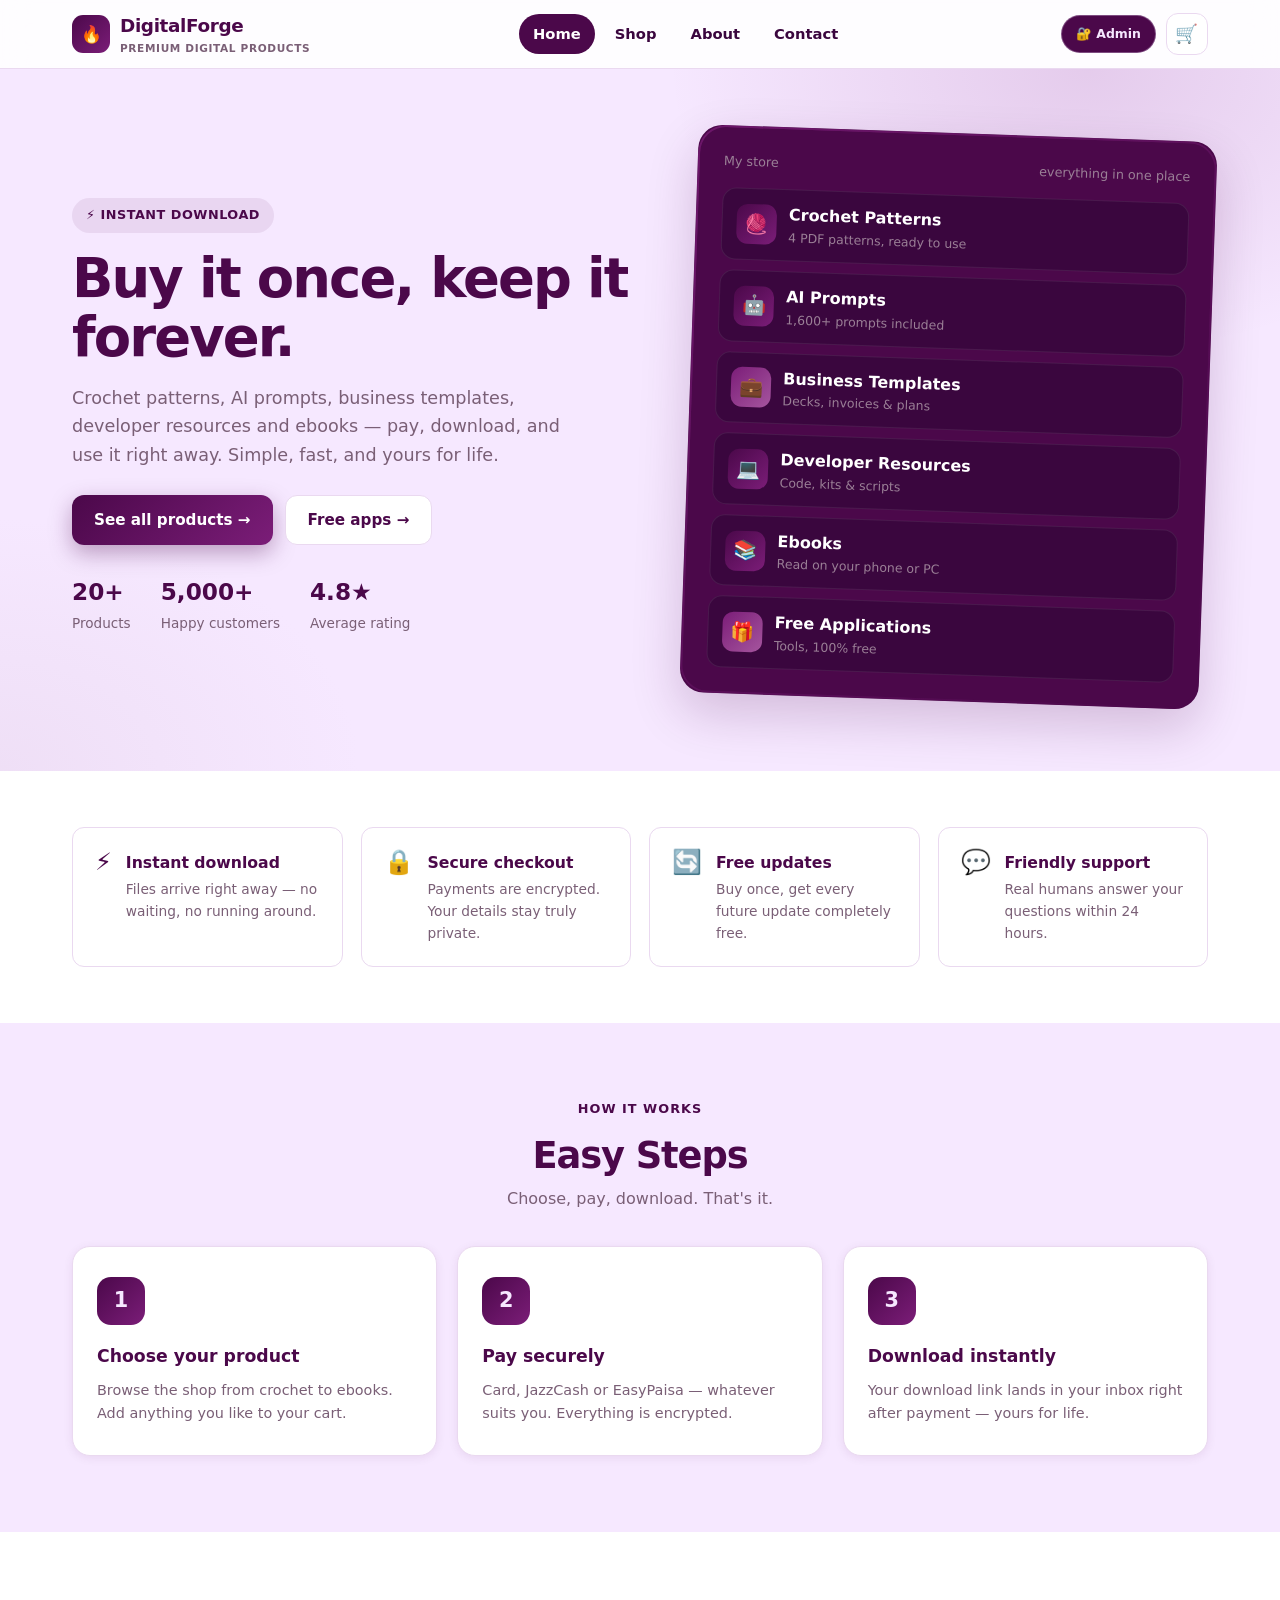
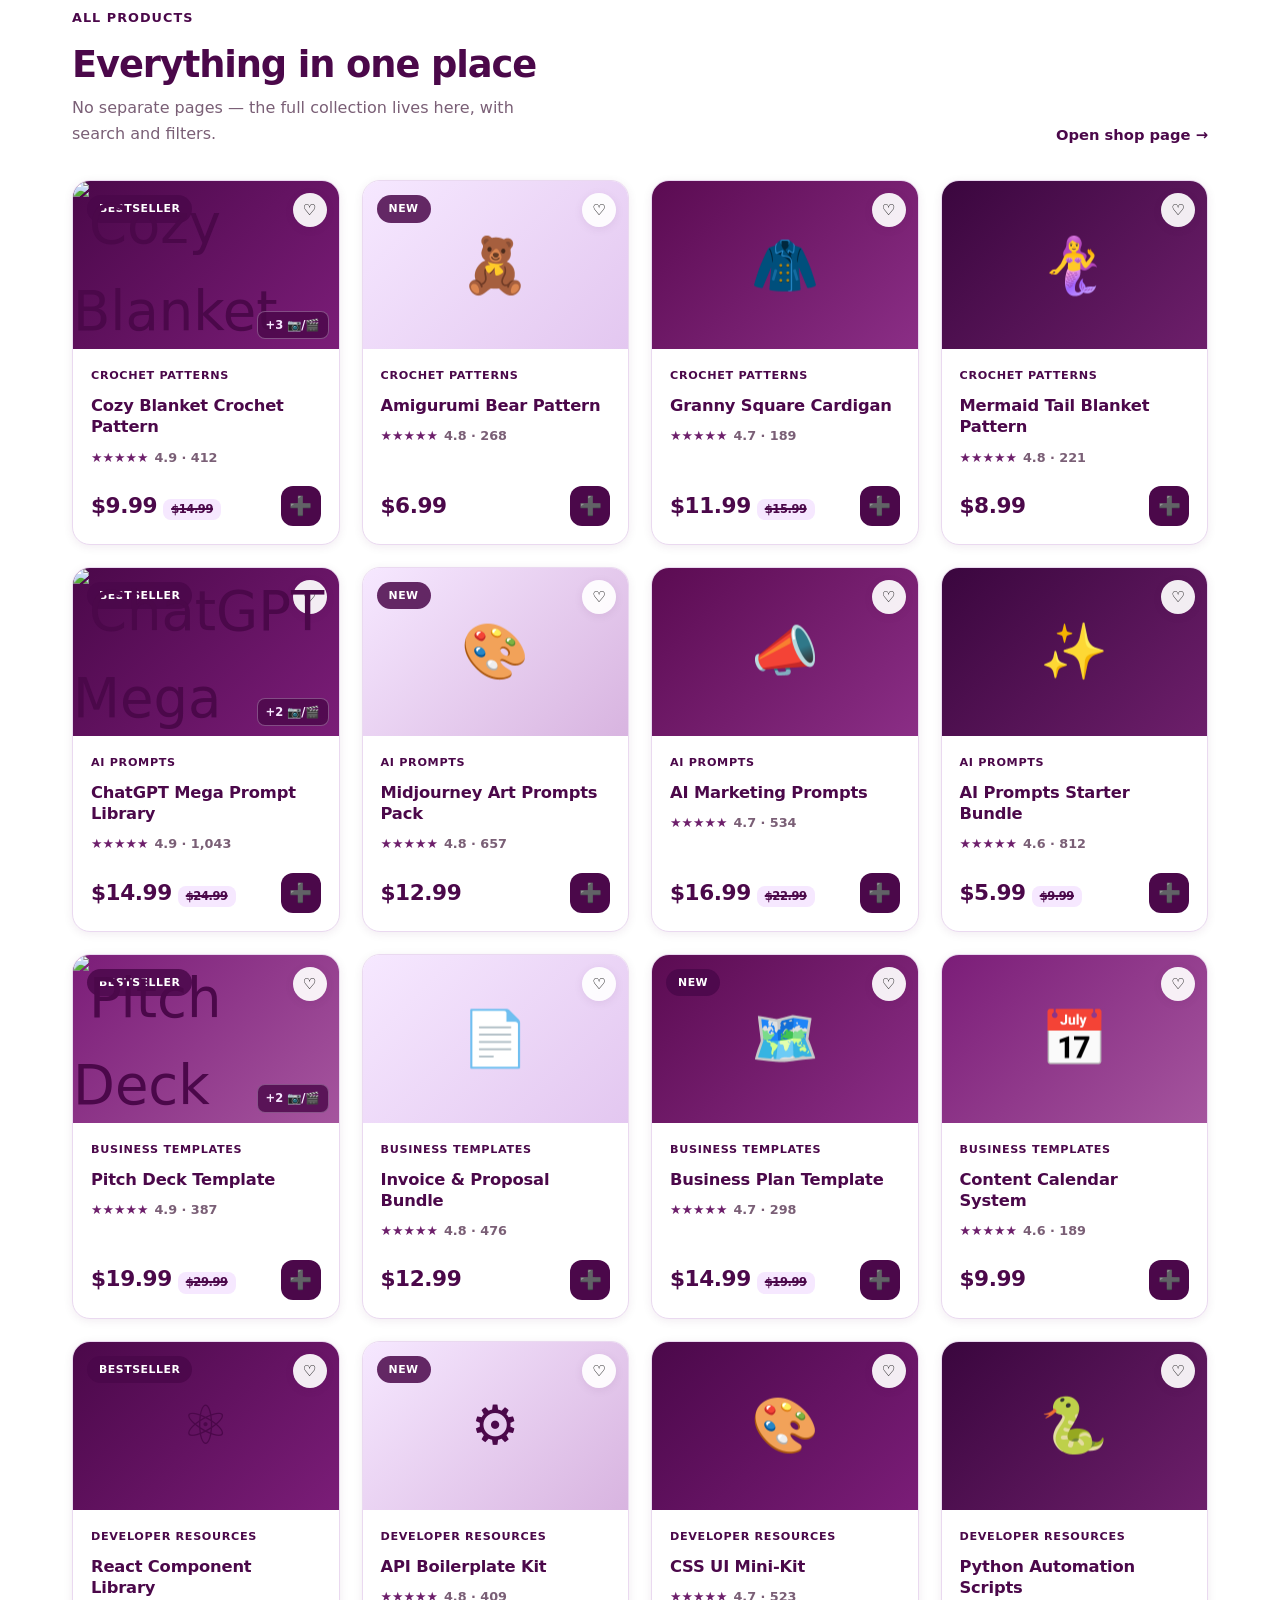
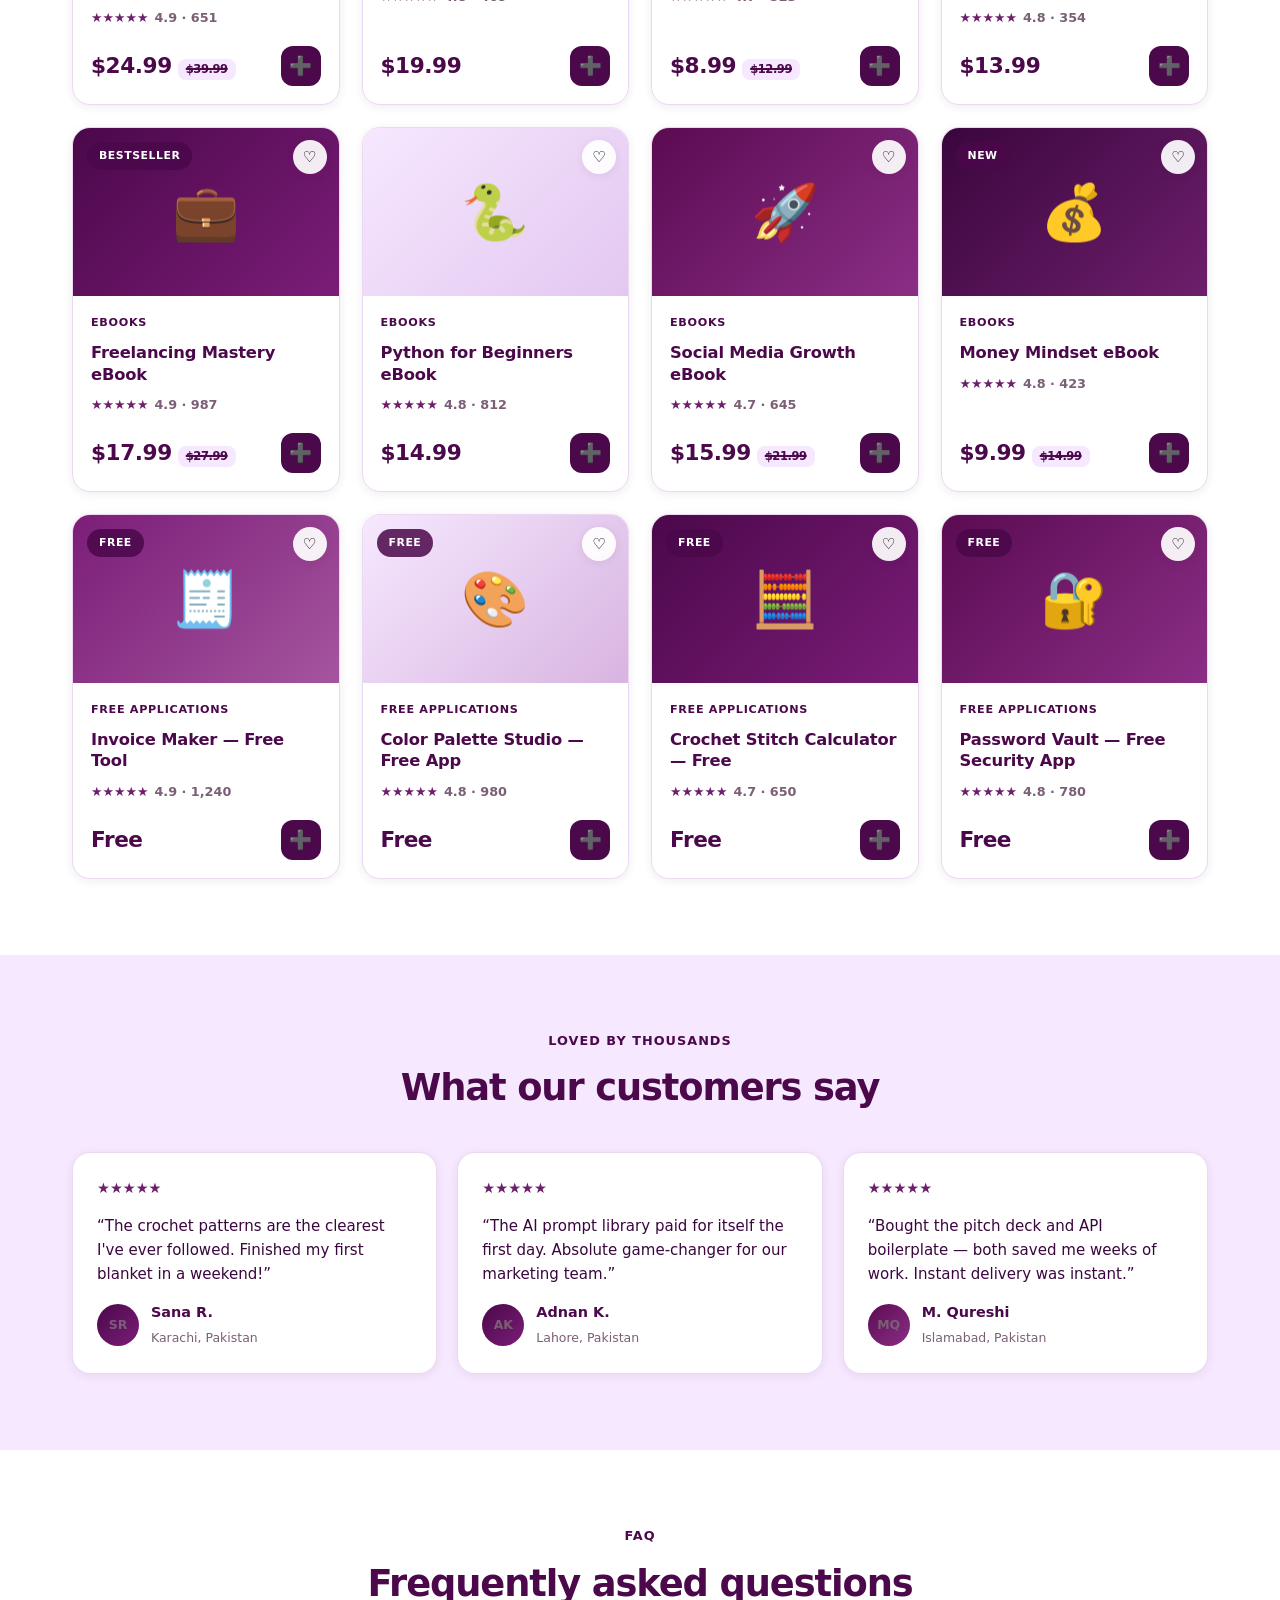
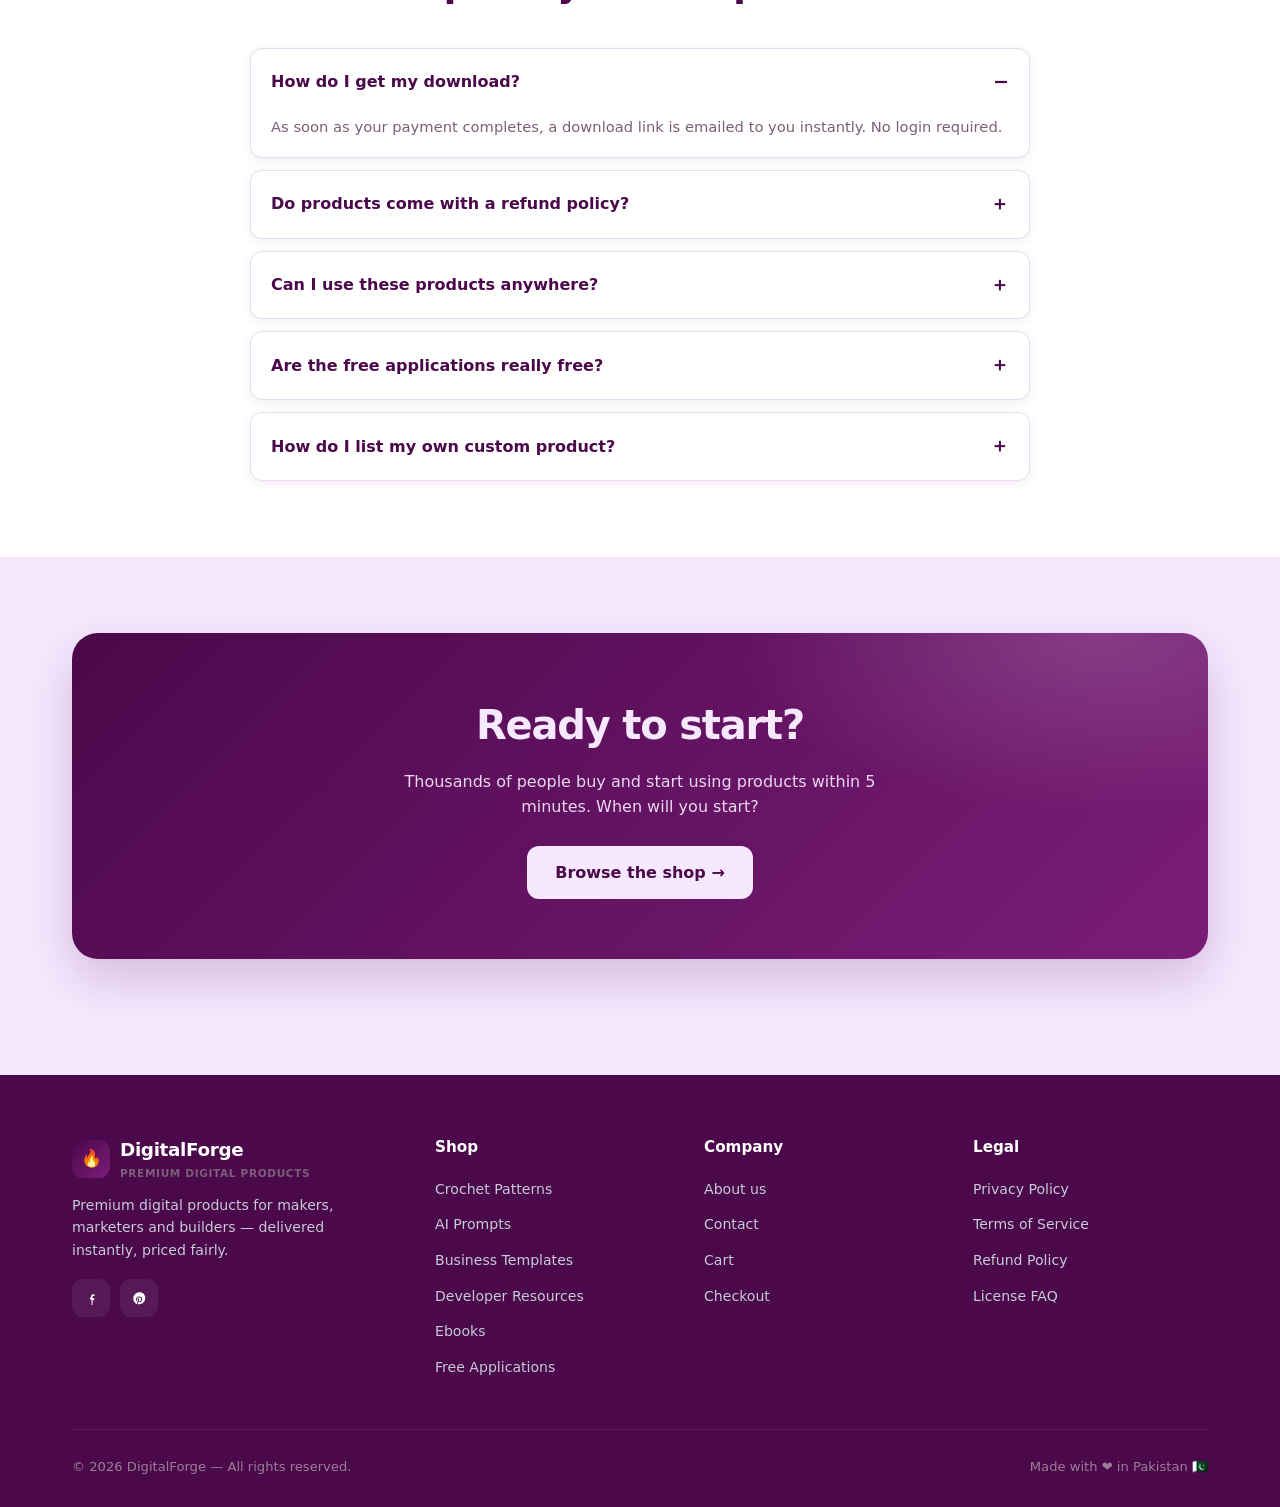
==== commit 025c30da: "Admin: crash-proof init (bind login/reset first, no confirm dialogs), cache v5" ====
--- a/index.html
+++ b/index.html
@@ -5,7 +5,7 @@
   <meta name="viewport" content="width=device-width, initial-scale=1.0" />
   <title>DigitalForge — Premium Digital Products</title>
   <meta name="description" content="Buy crochet patterns, AI prompts, business templates, developer resources and ebooks — instant download, secure checkout. Free apps included." />
-  <link rel="stylesheet" href="css/style.css" />
+  <link rel="stylesheet" href="css/style.css?v=5" />
   <link rel="icon" href="data:image/svg+xml,<svg xmlns='http://www.w3.org/2000/svg' viewBox='0 0 100 100'><text y='.9em' font-size='90'>🔥</text></svg>" />
 </head>
 <body data-page="home">
@@ -230,7 +230,7 @@
     </div>
   </footer>
 
-  <script src="js/data.js"></script>
-  <script src="js/main.js"></script>
+  <script src="js/data.js?v=5"></script>
+  <script src="js/main.js?v=5"></script>
 </body>
 </html>
--- a/css/style.css
+++ b/css/style.css
@@ -1751,6 +1751,97 @@
   margin: 0 auto 28px;
 }
 
+.dl-section {
+  max-width: 720px;
+  margin: 8px auto 60px;
+  padding: 28px 22px;
+  border-radius: var(--radius);
+  background: var(--paper);
+  border: 1px solid var(--line);
+  box-shadow: var(--shadow-md);
+  scroll-margin-top: 90px;
+}
+
+.dl-section h2 {
+  font-size: 1.4rem;
+  font-weight: 900;
+  margin-bottom: 8px;
+}
+
+.dl-note {
+  color: var(--muted);
+  font-size: 0.86rem;
+  margin-bottom: 18px;
+}
+
+.dl-list {
+  display: flex;
+  flex-direction: column;
+  gap: 12px;
+}
+
+.dl-card {
+  display: flex;
+  align-items: center;
+  gap: 14px;
+  padding: 12px 14px;
+  border-radius: 14px;
+  background: #fff;
+  border: 1px solid var(--line);
+  flex-wrap: wrap;
+}
+
+.dl-ic {
+  display: grid;
+  place-items: center;
+  width: 46px;
+  height: 46px;
+  border-radius: 12px;
+  font-size: 1.35rem;
+  flex-shrink: 0;
+}
+
+.dl-info {
+  flex: 1;
+  min-width: 150px;
+}
+
+.dl-info h4 {
+  font-weight: 800;
+  font-size: 0.97rem;
+  margin-bottom: 2px;
+}
+
+.dl-sub {
+  color: var(--muted);
+  font-size: 0.78rem;
+}
+
+.dl-btn {
+  margin-left: auto;
+  padding: 11px 16px;
+  border-radius: 12px;
+  border: none;
+  background: var(--brand);
+  color: #fff;
+  font-weight: 800;
+  font-size: 0.86rem;
+  cursor: pointer;
+  transition: transform 0.15s, box-shadow 0.2s;
+}
+
+.dl-btn:hover {
+  transform: translateY(-1px);
+  box-shadow: var(--shadow-sm);
+}
+
+@media (max-width: 520px) {
+  .dl-btn {
+    margin-left: 0;
+    width: 100%;
+  }
+}
+
 .receipt {
   max-width: 420px;
   margin: 0 auto 28px;
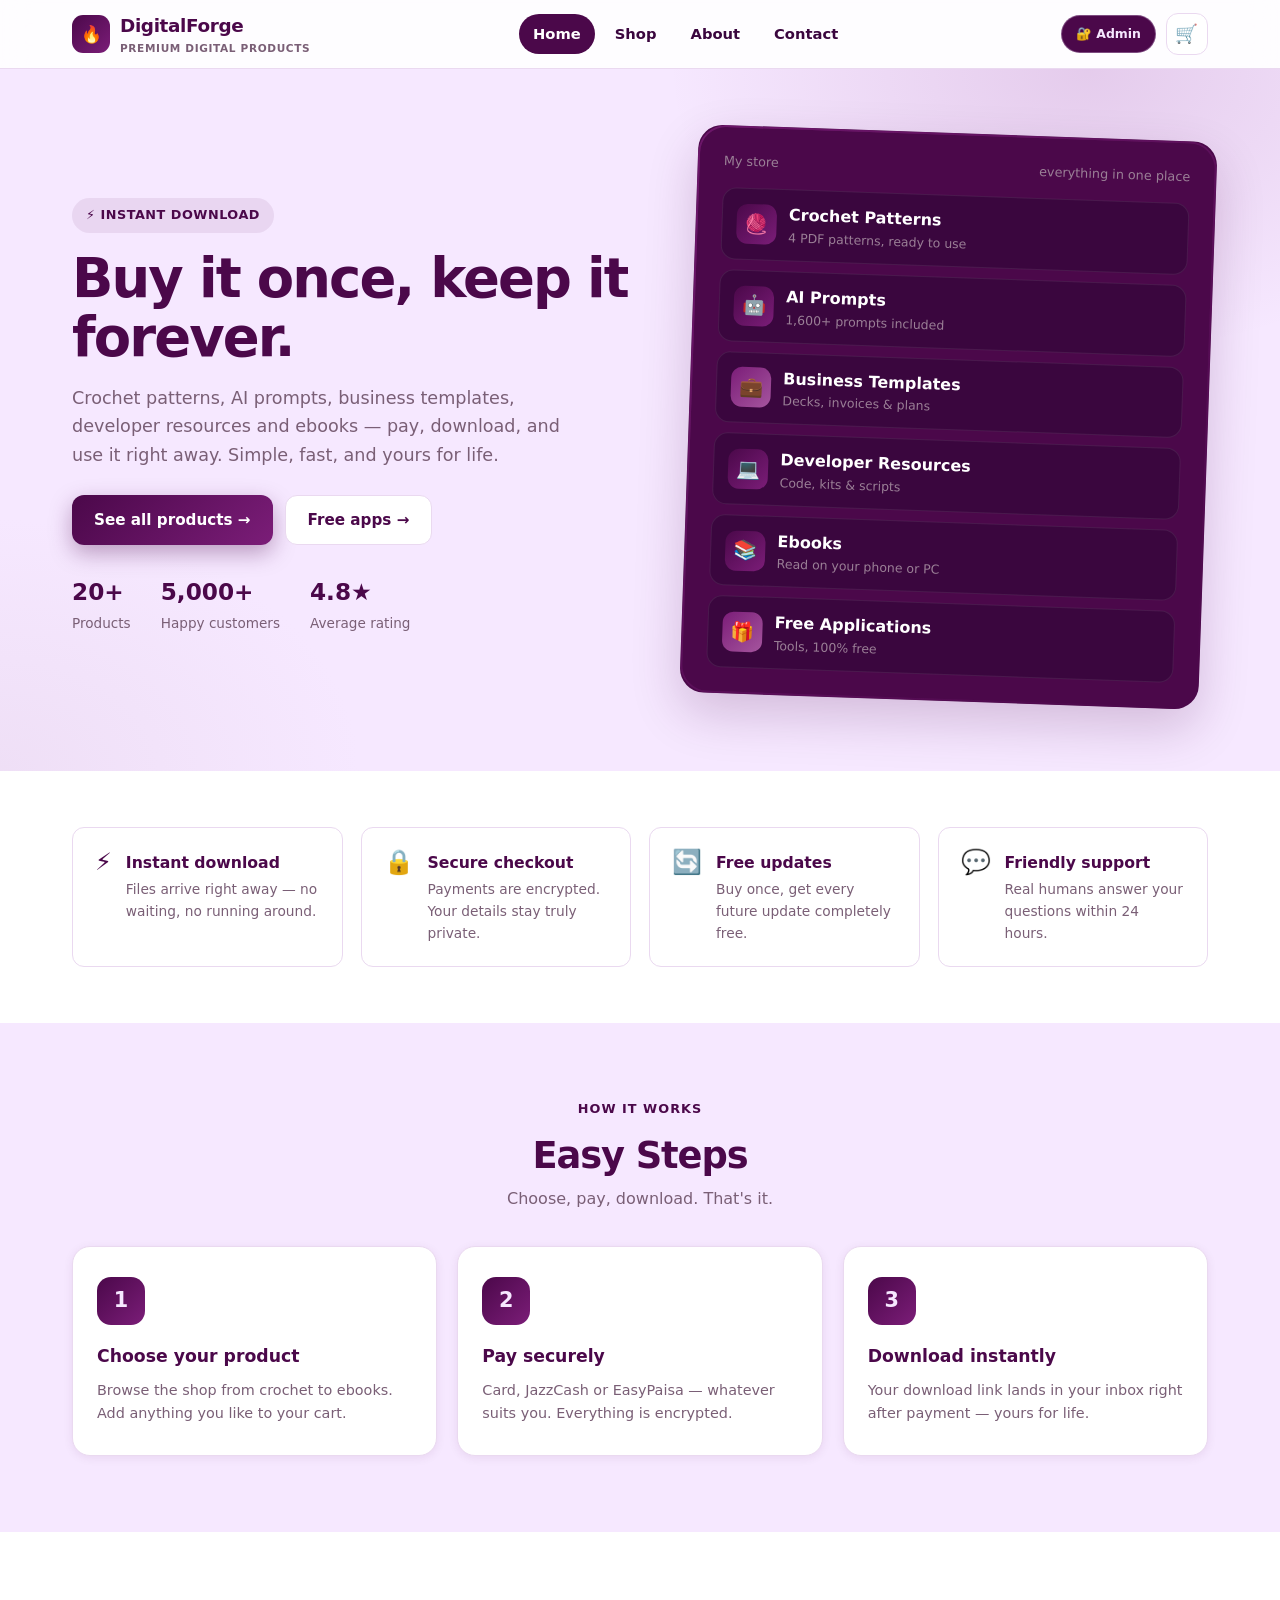
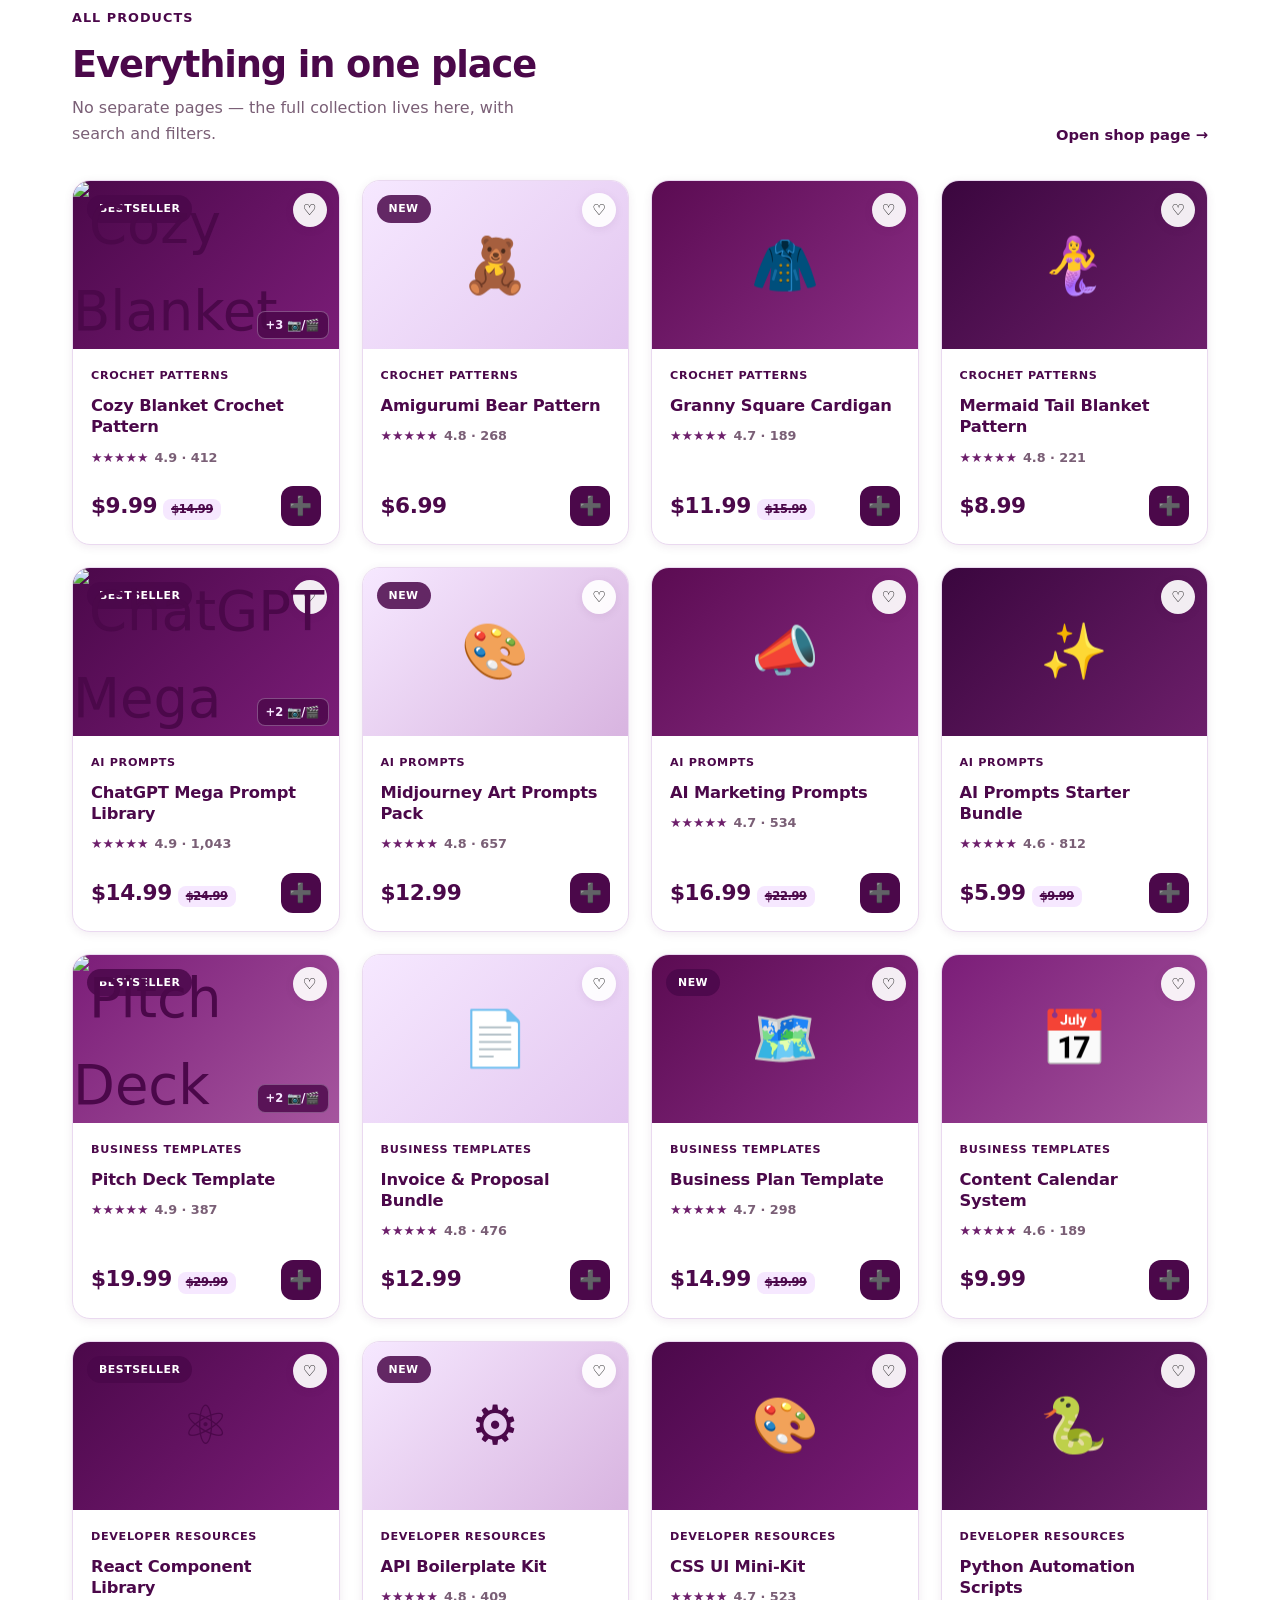
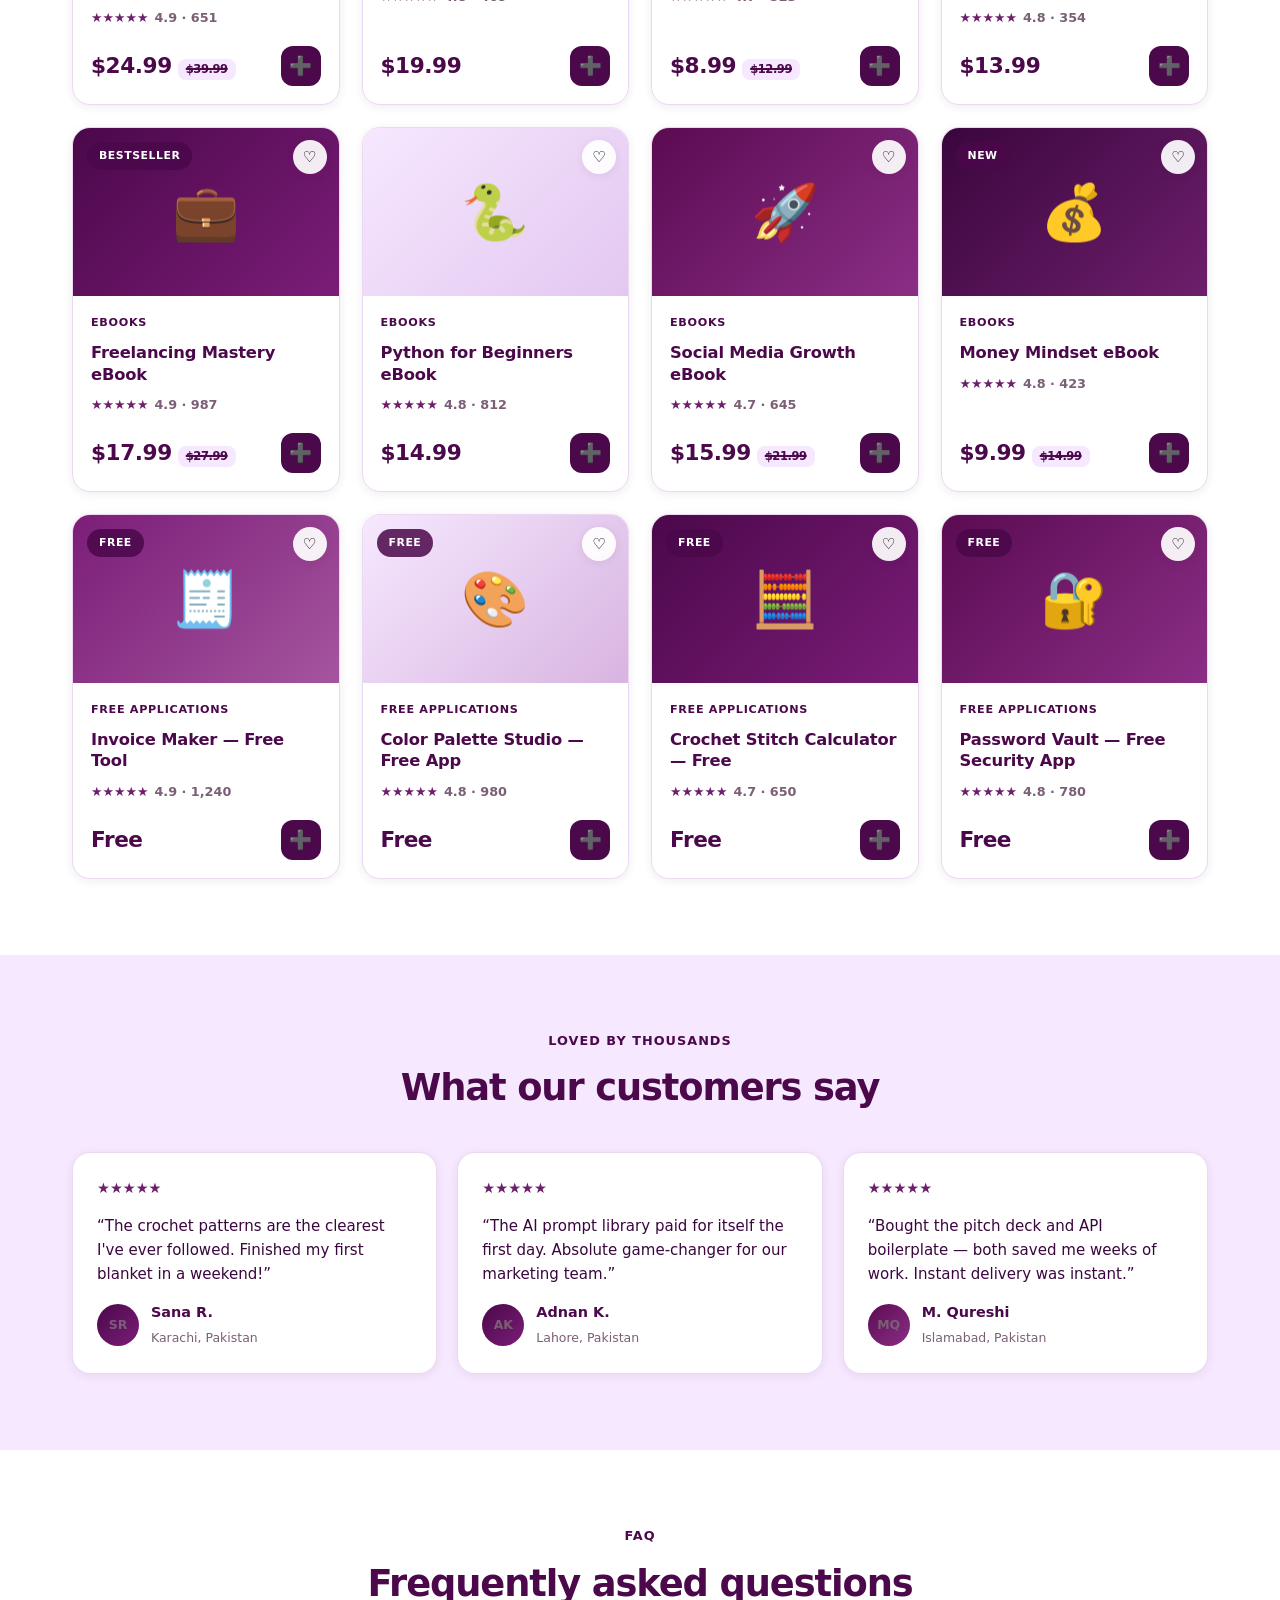
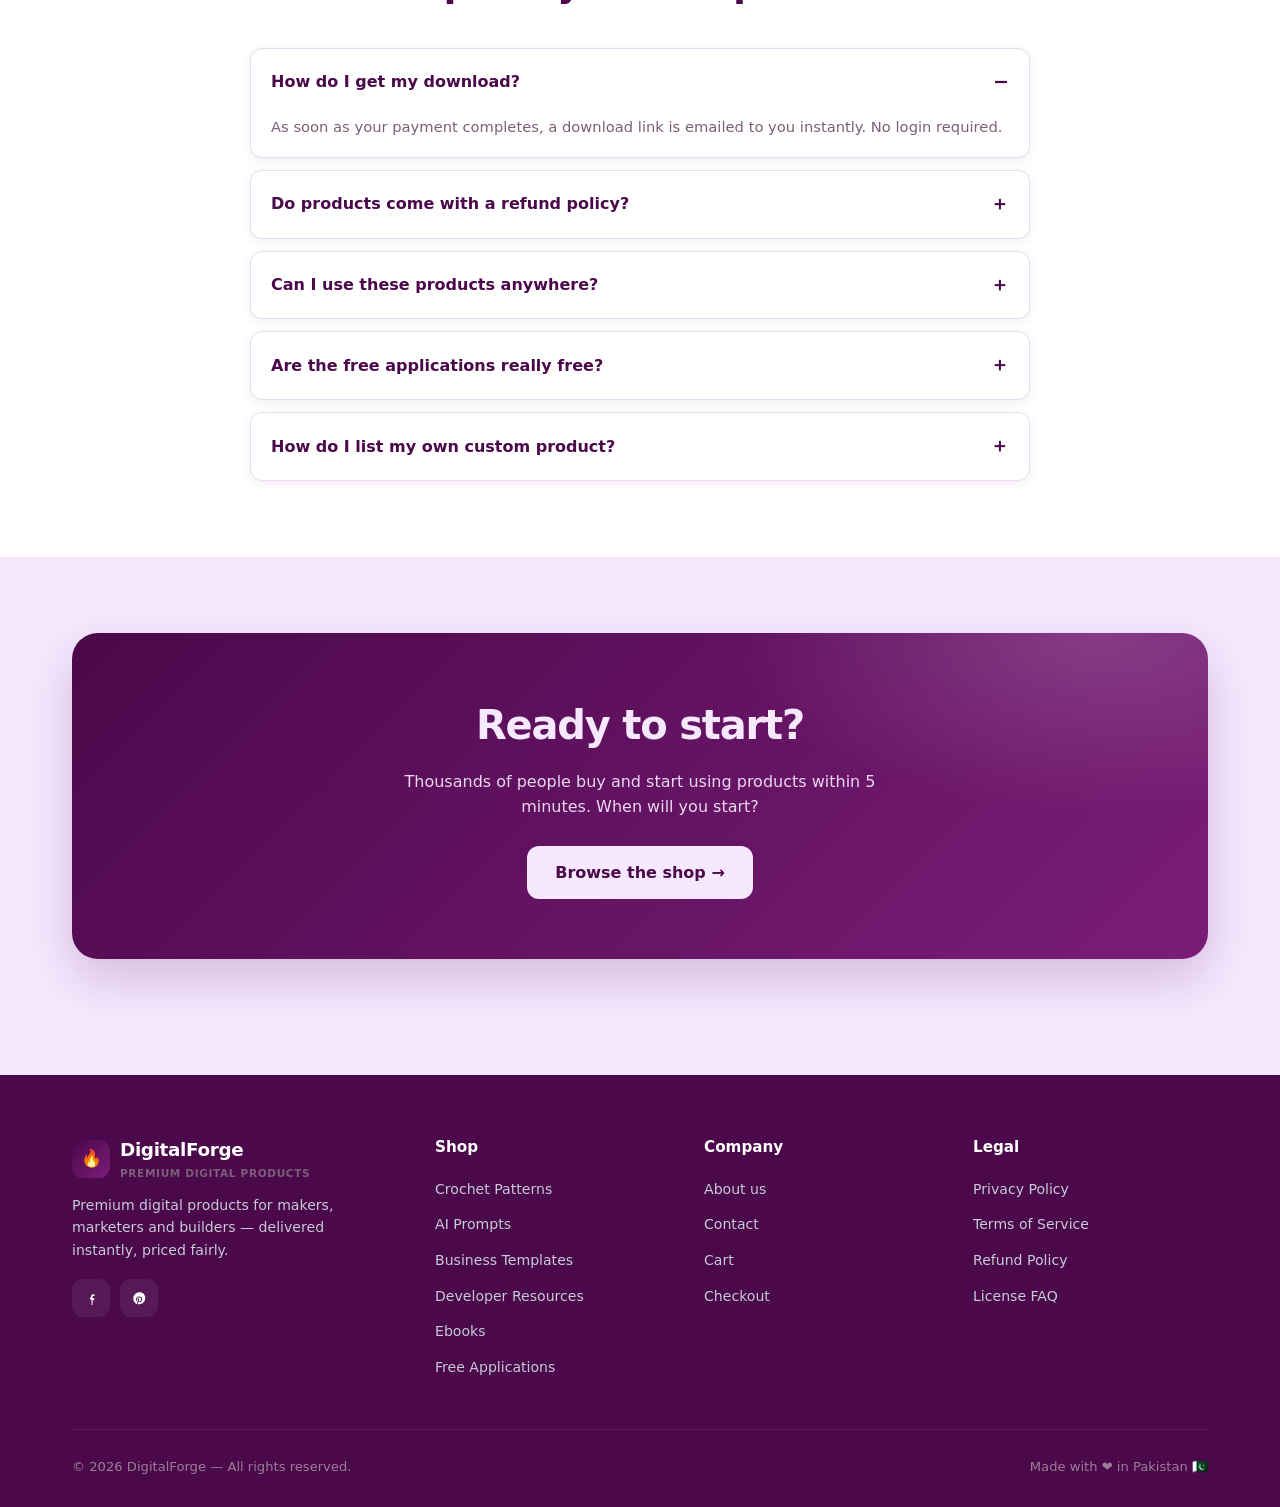
==== commit 3069a5c2: "Fix admin.js SyntaxError: duplicate const keys with main.js (root cause of panel not opening); cache" ====
--- a/index.html
+++ b/index.html
@@ -5,7 +5,7 @@
   <meta name="viewport" content="width=device-width, initial-scale=1.0" />
   <title>DigitalForge — Premium Digital Products</title>
   <meta name="description" content="Buy crochet patterns, AI prompts, business templates, developer resources and ebooks — instant download, secure checkout. Free apps included." />
-  <link rel="stylesheet" href="css/style.css?v=5" />
+  <link rel="stylesheet" href="css/style.css?v=6" />
   <link rel="icon" href="data:image/svg+xml,<svg xmlns='http://www.w3.org/2000/svg' viewBox='0 0 100 100'><text y='.9em' font-size='90'>🔥</text></svg>" />
 </head>
 <body data-page="home">
@@ -230,7 +230,7 @@
     </div>
   </footer>
 
-  <script src="js/data.js?v=5"></script>
-  <script src="js/main.js?v=5"></script>
+  <script src="js/data.js?v=6"></script>
+  <script src="js/main.js?v=6"></script>
 </body>
 </html>
